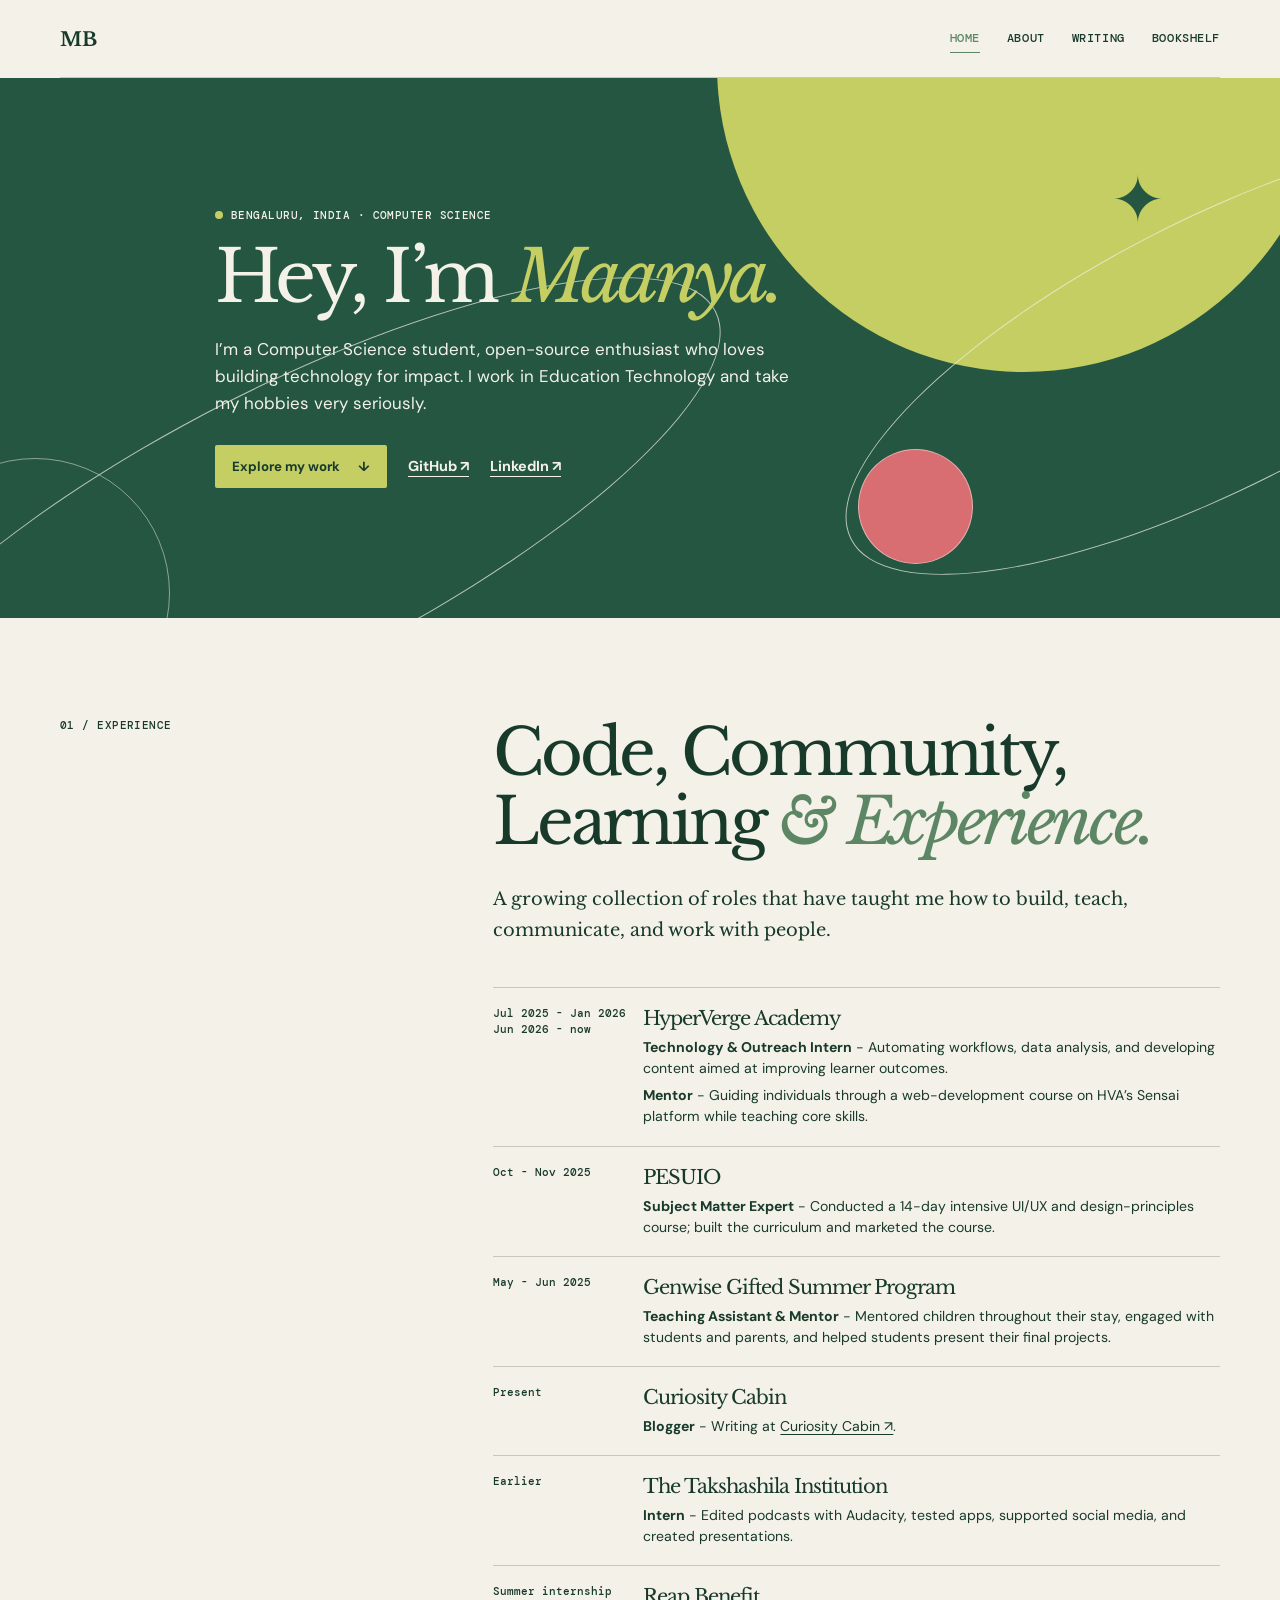
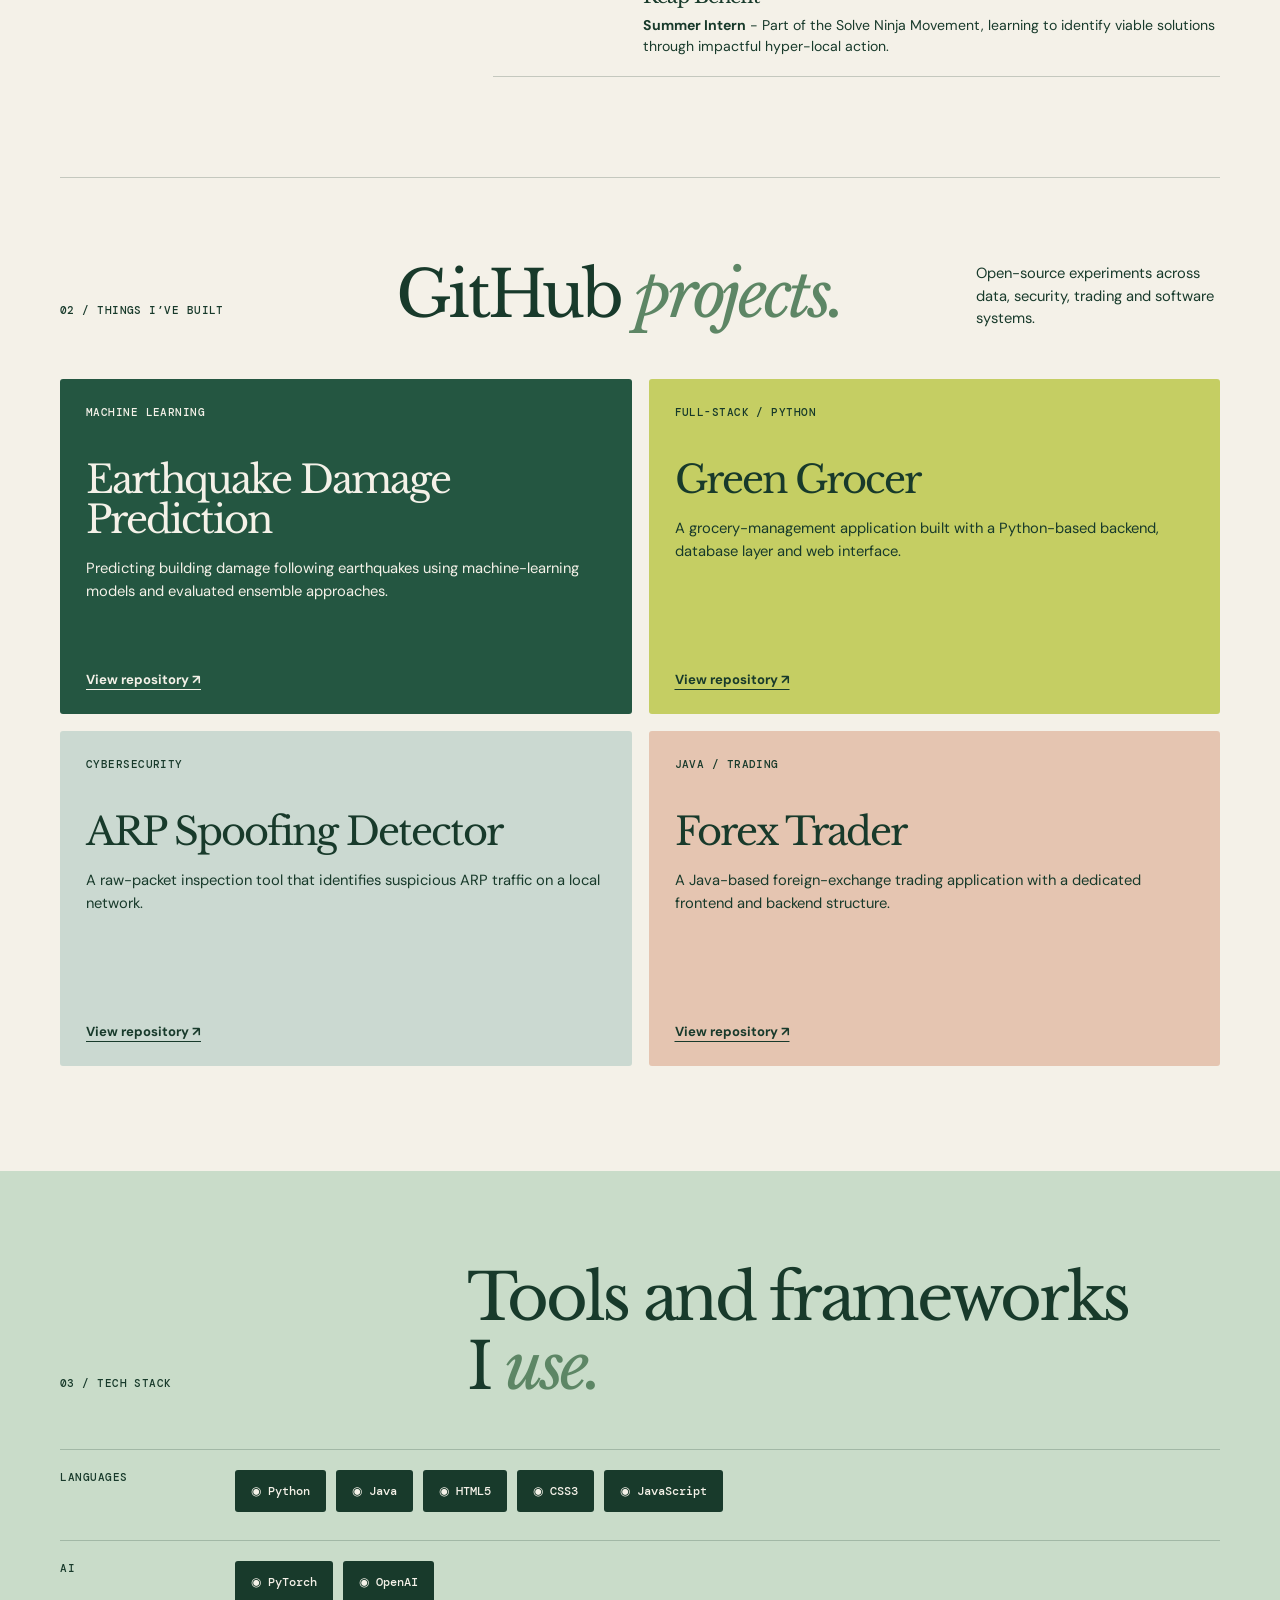
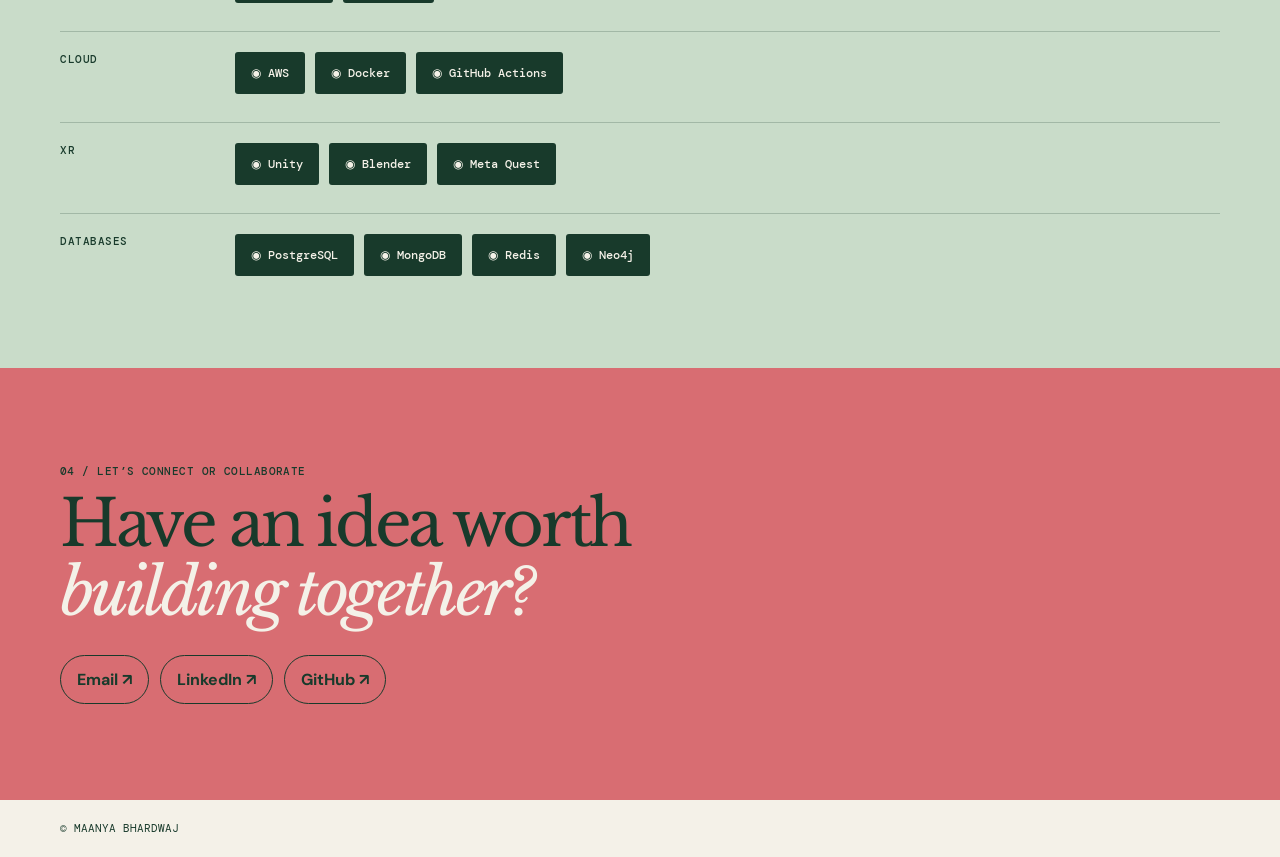
==== index.html @ c44fc54c "Initial portfolio" ====
<!doctype html><html lang="en"><head><meta charset="UTF-8"/><meta name="viewport" content="width=device-width,initial-scale=1.0"/><meta name="description" content="Maanya Bhardwaj - technologist, educator and organiser."/><title>Maanya Bhardwaj</title><link rel="preconnect" href="https://fonts.googleapis.com"/><link rel="preconnect" href="https://fonts.gstatic.com" crossorigin/><link href="https://fonts.googleapis.com/css2?family=DM+Mono:wght@400;500&family=DM+Sans:opsz,wght@9..40,400;9..40,500;9..40,600;9..40,700&family=Libre+Baskerville:ital,wght@0,400;0,700;1,400&display=swap" rel="stylesheet"/><link rel="stylesheet" href="style.css"/></head><body>
<header class="nav-shell"><a class="monogram" href="index.html">MB</a><nav><a class="active" href="index.html">Home</a><a href="about.html">About</a><a href="writing.html">Writing</a><a href="bookshelf.html">Bookshelf</a></nav></header>
<main><section class="hero hero-home"><div class="hero-art" aria-hidden="true"><span class="sun"></span><span class="orb orb-one"></span><span class="orb orb-two"></span><span class="path path-one"></span><span class="path path-two"></span><span class="leaf">✦</span></div><div class="hero-copy"><p class="kicker"><span></span>Bengaluru, India · Computer Science</p><h1>Hey, I’m <em>Maanya.</em></h1><p class="lede">I’m a Computer Science student, open-source enthusiast who loves building technology for impact. I work in Education Technology and take my hobbies very seriously.</p><div class="hero-links"><a class="button" href="#projects">Explore my work <b>↓</b></a><a class="social-link" href="https://github.com/maanya-bhardwaj" target="_blank" rel="noreferrer">GitHub ↗</a><a class="social-link" href="https://www.linkedin.com/in/maanya-bhardwaj-113784316/" target="_blank" rel="noreferrer">LinkedIn ↗</a></div></div></section>
<section class="intro content-shell"><p class="section-number">01 / Experience</p><div><h2>Code, Community,<br/>Learning <em>& Experience.</em></h2><p>A growing collection of roles that have taught me how to build, teach, communicate, and work with people.</p><div class="experience-list"><article><span>Jul 2025 - Jan 2026<br/>Jun 2026 - now</span><div><h3>HyperVerge Academy</h3><p><b>Technology & Outreach Intern</b> - Automating workflows, data analysis, and developing content aimed at improving learner outcomes.</p><p><b>Mentor</b> - Guiding individuals through a web-development course on HVA’s Sensai platform while teaching core skills.</p></div></article><article><span>Oct - Nov 2025</span><div><h3>PESUIO</h3><p><b>Subject Matter Expert</b> - Conducted a 14-day intensive UI/UX and design-principles course; built the curriculum and marketed the course.</p></div></article><article><span>May - Jun 2025</span><div><h3>Genwise Gifted Summer Program</h3><p><b>Teaching Assistant & Mentor</b> - Mentored children throughout their stay, engaged with students and parents, and helped students present their final projects.</p></div></article><article><span>Present</span><div><h3>Curiosity Cabin</h3><p><b>Blogger</b> - Writing at <a href="https://substack.com/@curiositycabin" target="_blank" rel="noreferrer">Curiosity Cabin ↗</a>.</p></div></article><article><span>Earlier</span><div><h3>The Takshashila Institution</h3><p><b>Intern</b> - Edited podcasts with Audacity, tested apps, supported social media, and created presentations.</p></div></article><article><span>Summer internship</span><div><h3>Reap Benefit</h3><p><b>Summer Intern</b> - Part of the Solve Ninja Movement, learning to identify viable solutions through impactful hyper-local action.</p></div></article></div></div></section>
<section class="projects content-shell" id="projects"><div class="section-heading"><p class="section-number">02 / Things I’ve built</p><h2>GitHub <em>projects.</em></h2><p>Open-source experiments across data, security, trading and software systems.</p></div><div class="project-grid project-grid-four"><article class="project-card project-main"><p class="project-type">Machine learning</p><h3>Earthquake Damage Prediction</h3><p>Predicting building damage following earthquakes using machine-learning models and evaluated ensemble approaches.</p><a href="https://github.com/maanya-bhardwaj/Earthquake-Damage-Prediction" target="_blank" rel="noreferrer">View repository ↗</a></article><article class="project-card project-code"><p class="project-type">Full-stack / Python</p><h3>Green Grocer</h3><p>A grocery-management application built with a Python-based backend, database layer and web interface.</p><a href="https://github.com/maanya-bhardwaj/Green-Grocer" target="_blank" rel="noreferrer">View repository ↗</a></article><article class="project-card project-lilac"><p class="project-type">Cybersecurity</p><h3>ARP Spoofing Detector</h3><p>A raw-packet inspection tool that identifies suspicious ARP traffic on a local network.</p><a href="https://github.com/maanya-bhardwaj/Simple-ARP-Spoofing-Detector-Using-Raw-Packet-Inspection" target="_blank" rel="noreferrer">View repository ↗</a></article><article class="project-card project-rose"><p class="project-type">Java / Trading</p><h3>Forex Trader</h3><p>A Java-based foreign-exchange trading application with a dedicated frontend and backend structure.</p><a href="https://github.com/maanya-bhardwaj/Forex-Trader" target="_blank" rel="noreferrer">View repository ↗</a></article></div></section>
<section class="stack"><div class="content-shell"><div class="section-heading"><p class="section-number">03 / Tech stack</p><h2>Tools and frameworks<br/>I <em>use.</em></h2></div><div class="tool-groups"><article><h3>Languages</h3><div class="tool-row"><span>◉ Python</span><span>◉ Java</span><span>◉ HTML5</span><span>◉ CSS3</span><span>◉ JavaScript</span></div></article><article><h3>AI</h3><div class="tool-row"><span>◉ PyTorch</span><span>◉ OpenAI</span></div></article><article><h3>Cloud</h3><div class="tool-row"><span>◉ AWS</span><span>◉ Docker</span><span>◉ GitHub Actions</span></div></article><article><h3>XR</h3><div class="tool-row"><span>◉ Unity</span><span>◉ Blender</span><span>◉ Meta Quest</span></div></article><article><h3>Databases</h3><div class="tool-row"><span>◉ PostgreSQL</span><span>◉ MongoDB</span><span>◉ Redis</span><span>◉ Neo4j</span></div></article></div></div></section>
<section class="contact" id="contact"><div class="content-shell"><p class="section-number">04 / Let’s connect or collaborate</p><h2>Have an idea worth<br/><em>building together?</em></h2><div class="contact-links"><a href="mailto:maanyabhardwaj5@gmail.com">Email ↗</a><a href="https://www.linkedin.com/in/maanya-bhardwaj-113784316/" target="_blank" rel="noreferrer">LinkedIn ↗</a><a href="https://github.com/maanya-bhardwaj" target="_blank" rel="noreferrer">GitHub ↗</a></div></div></section></main><footer class="content-shell"><span>© Maanya Bhardwaj</span></footer></body></html>
---- style.css ----
:root{--paper:#f4f1e8;--ink:#183a2b;--moss:#245641;--leaf:#5d8665;--mint:#c9dcc9;--lime:#c5ce63;--rose:#d86d72;--plum:#743e56;--line:rgba(24,58,43,.22)}*{box-sizing:border-box}html{scroll-behavior:smooth}body{margin:0;color:var(--ink);background:var(--paper);font-family:"DM Sans",sans-serif}a{color:inherit;text-decoration:none}.content-shell,.nav-shell{width:min(1160px,calc(100% - 48px));margin:auto}.nav-shell{height:78px;display:flex;align-items:center;justify-content:space-between;border-bottom:1px solid var(--line)}.monogram{font:700 1.2rem "Libre Baskerville",serif}.nav-shell nav{display:flex;gap:27px;font:500 .72rem "DM Mono",monospace;text-transform:uppercase;letter-spacing:.05em}.nav-shell nav a{padding:6px 0;border-bottom:1px solid transparent}.nav-shell nav a:hover,.nav-shell nav a.active{border-color:var(--leaf);color:var(--leaf)}.nav-contact{display:none}.hero{min-height:540px;position:relative;overflow:hidden;display:grid;grid-template-columns:minmax(0,1fr) minmax(350px,680px) minmax(0,1fr);align-items:center;padding:75px max(24px,calc((100vw - 1160px)/2));background:var(--moss);color:var(--paper)}.hero-art{position:absolute;inset:0;overflow:hidden}.sun{position:absolute;width:48vw;height:48vw;right:-4vw;top:-25vw;border-radius:50%;background:var(--lime)}.orb{position:absolute;border-radius:50%;border:1px solid rgba(244,241,232,.5)}.orb-one{width:270px;height:270px;left:-100px;bottom:-110px}.orb-two{width:115px;height:115px;right:24%;bottom:10%;background:var(--rose)}.path{position:absolute;border:1px solid rgba(244,241,232,.72);border-radius:50%;transform:rotate(-27deg)}.path-one{width:75vw;height:22vw;left:-15vw;bottom:-4vw}.path-two{width:64vw;height:21vw;right:-27vw;top:11vw}.leaf{position:absolute;right:9%;top:15%;font-size:4rem;color:var(--moss)}.hero-copy{grid-column:2;position:relative;z-index:1;transform:translateX(-85px)}.kicker,.section-number,.project-type,small{font:500 .7rem "DM Mono",monospace;letter-spacing:.04em;text-transform:uppercase}.kicker span{display:inline-block;width:8px;height:8px;border-radius:50%;background:var(--lime);margin-right:8px}h1,h2,h3,p{margin-top:0}h1,h2,h3{letter-spacing:-.052em}h1{font:400 clamp(2.9rem,5.6vw,5.1rem)/1.04 "Libre Baskerville",serif;margin:18px 0 21px}h1 em,h2 em{font-style:italic;color:var(--lime)}.lede,.page-lede{font-size:1.06rem;line-height:1.6;max-width:585px}.hero-links{display:flex;flex-wrap:wrap;align-items:center;gap:21px;margin-top:28px;font-size:.9rem}.button{display:inline-block;background:var(--lime);padding:13px 17px;border-radius:2px;font-size:.83rem;font-weight:700;color:var(--ink)}.button b{margin-left:15px}.social-link{color:var(--paper);font-weight:700;text-decoration:underline;text-underline-offset:5px}.intro{display:grid;grid-template-columns:1fr 2fr;gap:70px;padding:100px 0}.intro h2,.section-heading h2,.contact h2{font:400 clamp(2.4rem,5vw,4.4rem)/1.08 "Libre Baskerville",serif;margin:0 0 28px}.intro h2 em,.section-heading h2 em,.contact h2 em{color:var(--leaf)}.intro>div{max-width:760px}.intro>div>p,.prose p{font:1.12rem/1.7 "Libre Baskerville",serif}.experience-list{margin-top:42px;border-top:1px solid var(--line)}.experience-list article{display:grid;grid-template-columns:150px 1fr;padding:18px 0;border-bottom:1px solid var(--line)}.experience-list span{font:500 .67rem/1.45 "DM Mono",monospace}.experience-list h3{font:400 1.22rem "Libre Baskerville",serif;margin:0 0 7px}.experience-list p{margin:6px 0 0;font-size:.88rem;line-height:1.5}.experience-list a{text-decoration:underline;text-underline-offset:3px}.projects{padding:82px 0 105px;border-top:1px solid var(--line)}.section-heading{display:grid;grid-template-columns:1fr 1.8fr .8fr;gap:30px;align-items:end}.section-heading h2{margin:0}.section-heading>p:last-child{font-size:.92rem;line-height:1.5;margin:0}.project-grid{display:grid;grid-template-columns:repeat(2,1fr);gap:17px;margin-top:50px}.project-card{min-height:335px;padding:26px;display:flex;flex-direction:column;border-radius:3px}.project-card h3{font:400 clamp(1.8rem,3vw,3rem)/1.05 "Libre Baskerville",serif;margin:30px 0 17px}.project-card>p:not(.project-type){font-size:.92rem;line-height:1.55}.project-card a{margin-top:auto;font-size:.82rem;font-weight:700;text-decoration:underline;text-underline-offset:5px}.project-main{color:var(--paper);background:var(--moss)}.project-code{background:var(--lime)}.project-lilac{background:#cbd9d1}.project-rose{background:#e5c5b1}.stack{background:var(--mint);padding:92px 0}.stack .section-heading{grid-template-columns:1fr 2fr}.tool-groups{display:grid;gap:28px;margin-top:48px}.tool-groups article{display:grid;grid-template-columns:150px 1fr;gap:25px;align-items:start;padding-top:20px;border-top:1px solid var(--line)}.tool-groups h3{font:500 .7rem "DM Mono",monospace;letter-spacing:.05em;text-transform:uppercase;margin:0}.tool-row{display:flex;flex-wrap:wrap;gap:10px}.tool-row span{padding:13px 16px;background:var(--ink);color:var(--paper);border-radius:3px;font:500 .76rem "DM Mono",monospace}.contact{padding:96px 0;background:var(--rose)}.contact h2{max-width:825px}.contact h2 em{color:var(--paper)}.contact-links{display:flex;flex-wrap:wrap;gap:11px}.contact-links a{padding:13px 16px;border:1px solid var(--ink);border-radius:30px;font-weight:700}.contact-links a:hover{background:var(--paper)}.page-main{padding:92px 0 105px}.about-hero{display:grid;grid-template-columns:1.6fr .6fr;gap:55px;align-items:center;margin:26px 0 78px}.about-hero h1,.writing-page-head h1,.shelf-head h1{font-size:clamp(3rem,6vw,5.7rem)}.about-orb{width:210px;aspect-ratio:1;display:grid;place-items:center;justify-self:end;border-radius:50%;background:var(--lime);font:400 3.6rem "Libre Baskerville",serif;transform:rotate(7deg)}.about-orb span{position:absolute;margin-top:120px;font:400 .62rem "DM Mono",monospace;text-transform:uppercase;transform:rotate(-7deg)}.prose{max-width:760px;margin-left:auto}.prose p+p{margin-top:24px}.interest-section{padding:84px 0 0;margin-top:90px;border-top:1px solid var(--line)}.interest-cloud{display:flex;flex-wrap:wrap;gap:10px;margin-top:30px}.interest-cloud span{padding:14px 17px;border-radius:99px;background:var(--mint);font-weight:600}.interest-cloud span:nth-child(3n){background:var(--lime)}.interest-cloud span:nth-child(3n+2){background:#e5c5b1}.writing-page-head,.shelf-head{max-width:760px}.writing-page-head h1,.shelf-head h1{margin-top:22px}.writing-page-head h1 em,.shelf-head h1 em{color:var(--leaf)}.writing-page-head .button{margin-top:15px}.full-list{margin-top:80px}.writing-list>a{display:grid;grid-template-columns:40px 1fr 25px;gap:15px;padding:22px 0;border-top:1px solid var(--line)}.writing-list>a:last-child{border-bottom:1px solid var(--line)}.writing-list span{font:400 .68rem "DM Mono",monospace}.writing-list h3{margin:8px 0;font:400 clamp(1.15rem,2.3vw,1.7rem)/1.2 "Libre Baskerville",serif}.writing-list p{font-size:.87rem;margin:0}.writing-list b{font-size:1.3rem;font-weight:400}.book-grid{display:grid;grid-template-columns:repeat(3,1fr);gap:42px;margin-top:65px;max-width:1000px}.book-card{height:365px;padding:0;border:0;background:none;perspective:1000px;cursor:pointer;text-align:left;position:relative}.book-face{position:absolute;inset:0;display:flex;flex-direction:column;padding:28px;backface-visibility:hidden;transition:transform .65s ease;box-shadow:10px 10px 0 rgba(24,58,43,.12)}.book-cover{color:var(--paper)}.book-cover strong{margin:auto 0;font:400 clamp(1.8rem,3vw,2.6rem)/1 "Libre Baskerville",serif;letter-spacing:-.055em}.book-cover i,.book-review i{font:400 .65rem "DM Mono",monospace;text-transform:uppercase}.moss .book-cover{background:var(--moss)}.berry .book-cover{background:var(--plum)}.sand .book-cover{background:#bc9d66}.book-review{background:var(--paper);border:1px solid var(--ink);transform:rotateY(180deg)}.book-review strong{font:400 1.85rem/1.1 "Libre Baskerville",serif;margin:45px 0 15px}.book-review p{font-size:.88rem;line-height:1.55}.book-review i{margin-top:auto}.book-card.is-flipped .book-cover{transform:rotateY(180deg)}.book-card.is-flipped .book-review{transform:rotateY(360deg)}footer{display:flex;justify-content:space-between;padding:22px 0;font:400 .66rem "DM Mono",monospace;text-transform:uppercase}footer span+span{display:none}@media(max-width:800px){.content-shell,.nav-shell{width:min(100% - 32px,1160px)}.nav-shell{height:auto;min-height:72px}.nav-shell nav{gap:12px;font-size:.58rem}.hero{min-height:500px;display:block;padding:105px 16px 65px}.hero-copy{max-width:680px;margin:auto;transform:none}.sun{width:100vw;height:100vw;right:-32vw;top:-17vw}.orb-two{right:-25px;bottom:45px}.intro,.about-hero{grid-template-columns:1fr;gap:28px;padding:70px 0}.experience-list article,.tool-groups article{grid-template-columns:1fr;gap:12px}.section-heading{display:block}.section-heading h2{margin:22px 0}.project-grid,.book-grid{grid-template-columns:1fr;gap:16px;margin-top:35px}.project-card{min-height:330px}.projects,.page-main{padding:70px 0}.stack{padding:70px 0}.about-hero{margin:22px 0 55px}.about-orb{justify-self:start}.prose{margin-left:0}.interest-section{margin-top:70px}.book-grid{max-width:285px}.full-list{margin-top:55px}footer{gap:12px;flex-wrap:wrap}}
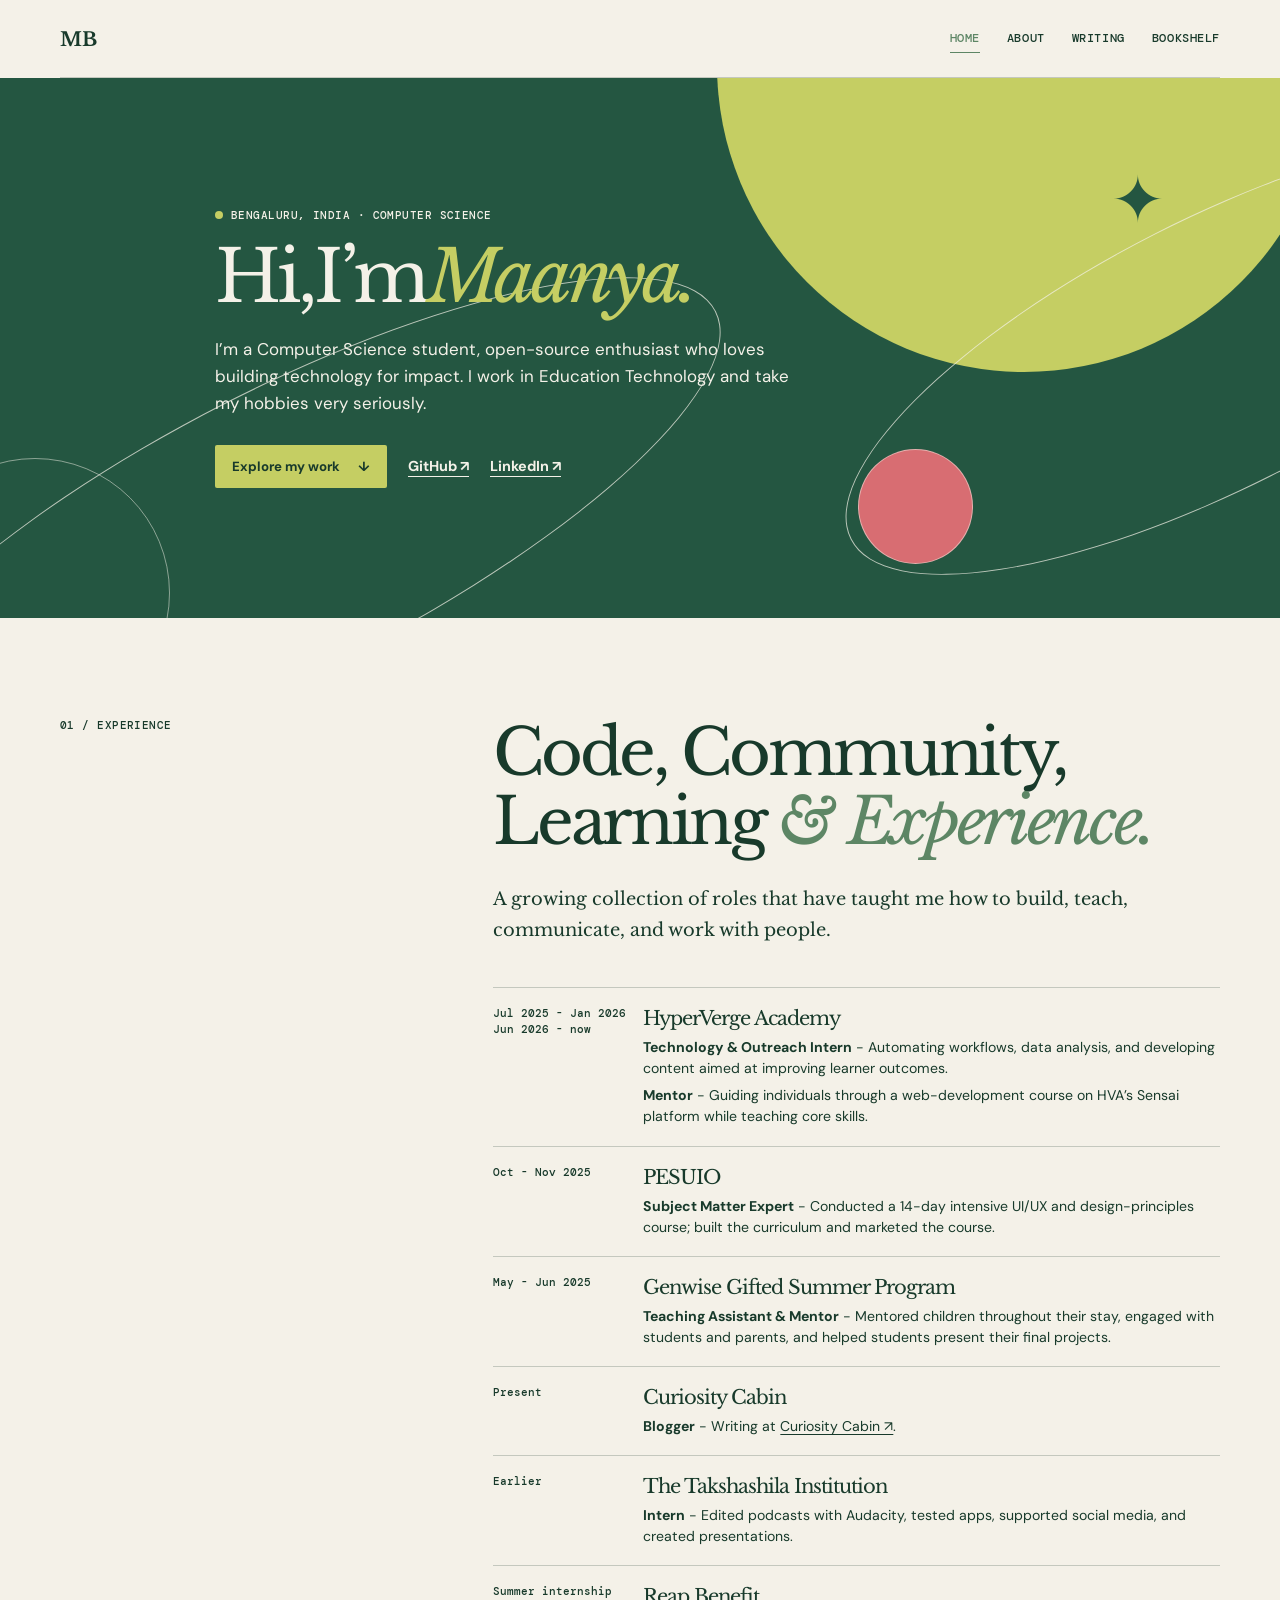
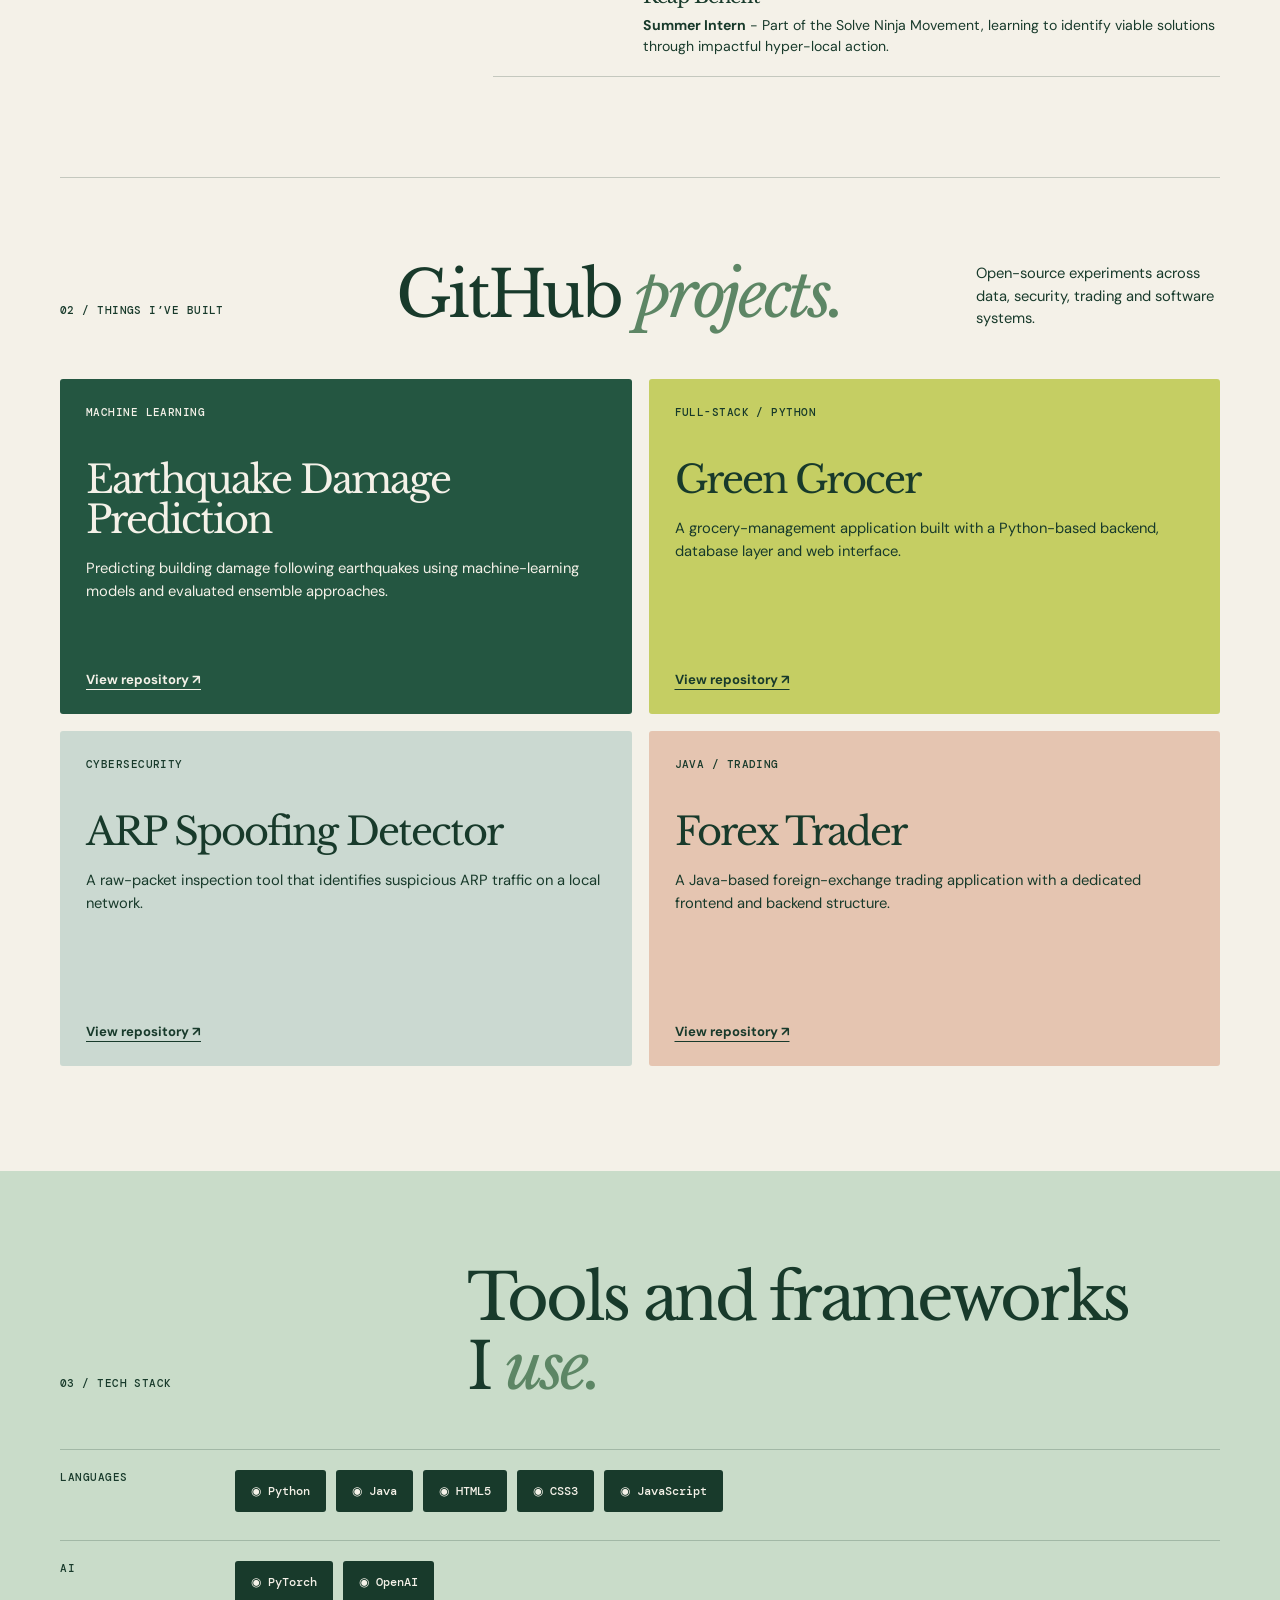
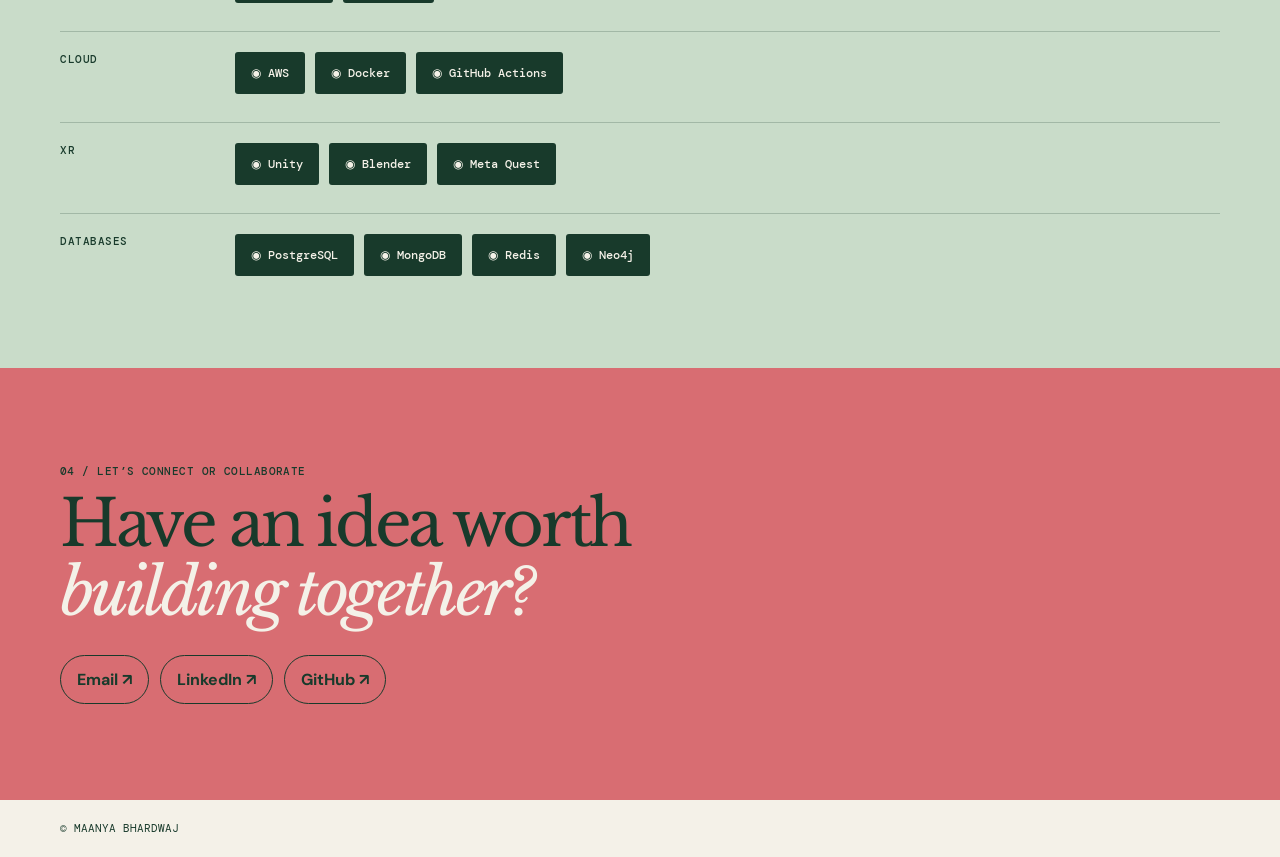
==== commit 505c2188: "Modify greeting in hero section of index.html Updated the hero section to change greeting from 'Hey," ====
--- a/index.html
+++ b/index.html
@@ -1,6 +1,6 @@
 <!doctype html><html lang="en"><head><meta charset="UTF-8"/><meta name="viewport" content="width=device-width,initial-scale=1.0"/><meta name="description" content="Maanya Bhardwaj - technologist, educator and organiser."/><title>Maanya Bhardwaj</title><link rel="preconnect" href="https://fonts.googleapis.com"/><link rel="preconnect" href="https://fonts.gstatic.com" crossorigin/><link href="https://fonts.googleapis.com/css2?family=DM+Mono:wght@400;500&family=DM+Sans:opsz,wght@9..40,400;9..40,500;9..40,600;9..40,700&family=Libre+Baskerville:ital,wght@0,400;0,700;1,400&display=swap" rel="stylesheet"/><link rel="stylesheet" href="style.css"/></head><body>
 <header class="nav-shell"><a class="monogram" href="index.html">MB</a><nav><a class="active" href="index.html">Home</a><a href="about.html">About</a><a href="writing.html">Writing</a><a href="bookshelf.html">Bookshelf</a></nav></header>
-<main><section class="hero hero-home"><div class="hero-art" aria-hidden="true"><span class="sun"></span><span class="orb orb-one"></span><span class="orb orb-two"></span><span class="path path-one"></span><span class="path path-two"></span><span class="leaf">✦</span></div><div class="hero-copy"><p class="kicker"><span></span>Bengaluru, India · Computer Science</p><h1>Hey, I’m <em>Maanya.</em></h1><p class="lede">I’m a Computer Science student, open-source enthusiast who loves building technology for impact. I work in Education Technology and take my hobbies very seriously.</p><div class="hero-links"><a class="button" href="#projects">Explore my work <b>↓</b></a><a class="social-link" href="https://github.com/maanya-bhardwaj" target="_blank" rel="noreferrer">GitHub ↗</a><a class="social-link" href="https://www.linkedin.com/in/maanya-bhardwaj-113784316/" target="_blank" rel="noreferrer">LinkedIn ↗</a></div></div></section>
+<main><section class="hero hero-home"><div class="hero-art" aria-hidden="true"><span class="sun"></span><span class="orb orb-one"></span><span class="orb orb-two"></span><span class="path path-one"></span><span class="path path-two"></span><span class="leaf">✦</span></div><div class="hero-copy"><p class="kicker"><span></span>Bengaluru, India · Computer Science</p><h1>Hi,I’m<em>Maanya.</em></h1><p class="lede">I’m a Computer Science student, open-source enthusiast who loves building technology for impact. I work in Education Technology and take my hobbies very seriously.</p><div class="hero-links"><a class="button" href="#projects">Explore my work <b>↓</b></a><a class="social-link" href="https://github.com/maanya-bhardwaj" target="_blank" rel="noreferrer">GitHub ↗</a><a class="social-link" href="https://www.linkedin.com/in/maanya-bhardwaj-113784316/" target="_blank" rel="noreferrer">LinkedIn ↗</a></div></div></section>
 <section class="intro content-shell"><p class="section-number">01 / Experience</p><div><h2>Code, Community,<br/>Learning <em>& Experience.</em></h2><p>A growing collection of roles that have taught me how to build, teach, communicate, and work with people.</p><div class="experience-list"><article><span>Jul 2025 - Jan 2026<br/>Jun 2026 - now</span><div><h3>HyperVerge Academy</h3><p><b>Technology & Outreach Intern</b> - Automating workflows, data analysis, and developing content aimed at improving learner outcomes.</p><p><b>Mentor</b> - Guiding individuals through a web-development course on HVA’s Sensai platform while teaching core skills.</p></div></article><article><span>Oct - Nov 2025</span><div><h3>PESUIO</h3><p><b>Subject Matter Expert</b> - Conducted a 14-day intensive UI/UX and design-principles course; built the curriculum and marketed the course.</p></div></article><article><span>May - Jun 2025</span><div><h3>Genwise Gifted Summer Program</h3><p><b>Teaching Assistant & Mentor</b> - Mentored children throughout their stay, engaged with students and parents, and helped students present their final projects.</p></div></article><article><span>Present</span><div><h3>Curiosity Cabin</h3><p><b>Blogger</b> - Writing at <a href="https://substack.com/@curiositycabin" target="_blank" rel="noreferrer">Curiosity Cabin ↗</a>.</p></div></article><article><span>Earlier</span><div><h3>The Takshashila Institution</h3><p><b>Intern</b> - Edited podcasts with Audacity, tested apps, supported social media, and created presentations.</p></div></article><article><span>Summer internship</span><div><h3>Reap Benefit</h3><p><b>Summer Intern</b> - Part of the Solve Ninja Movement, learning to identify viable solutions through impactful hyper-local action.</p></div></article></div></div></section>
 <section class="projects content-shell" id="projects"><div class="section-heading"><p class="section-number">02 / Things I’ve built</p><h2>GitHub <em>projects.</em></h2><p>Open-source experiments across data, security, trading and software systems.</p></div><div class="project-grid project-grid-four"><article class="project-card project-main"><p class="project-type">Machine learning</p><h3>Earthquake Damage Prediction</h3><p>Predicting building damage following earthquakes using machine-learning models and evaluated ensemble approaches.</p><a href="https://github.com/maanya-bhardwaj/Earthquake-Damage-Prediction" target="_blank" rel="noreferrer">View repository ↗</a></article><article class="project-card project-code"><p class="project-type">Full-stack / Python</p><h3>Green Grocer</h3><p>A grocery-management application built with a Python-based backend, database layer and web interface.</p><a href="https://github.com/maanya-bhardwaj/Green-Grocer" target="_blank" rel="noreferrer">View repository ↗</a></article><article class="project-card project-lilac"><p class="project-type">Cybersecurity</p><h3>ARP Spoofing Detector</h3><p>A raw-packet inspection tool that identifies suspicious ARP traffic on a local network.</p><a href="https://github.com/maanya-bhardwaj/Simple-ARP-Spoofing-Detector-Using-Raw-Packet-Inspection" target="_blank" rel="noreferrer">View repository ↗</a></article><article class="project-card project-rose"><p class="project-type">Java / Trading</p><h3>Forex Trader</h3><p>A Java-based foreign-exchange trading application with a dedicated frontend and backend structure.</p><a href="https://github.com/maanya-bhardwaj/Forex-Trader" target="_blank" rel="noreferrer">View repository ↗</a></article></div></section>
 <section class="stack"><div class="content-shell"><div class="section-heading"><p class="section-number">03 / Tech stack</p><h2>Tools and frameworks<br/>I <em>use.</em></h2></div><div class="tool-groups"><article><h3>Languages</h3><div class="tool-row"><span>◉ Python</span><span>◉ Java</span><span>◉ HTML5</span><span>◉ CSS3</span><span>◉ JavaScript</span></div></article><article><h3>AI</h3><div class="tool-row"><span>◉ PyTorch</span><span>◉ OpenAI</span></div></article><article><h3>Cloud</h3><div class="tool-row"><span>◉ AWS</span><span>◉ Docker</span><span>◉ GitHub Actions</span></div></article><article><h3>XR</h3><div class="tool-row"><span>◉ Unity</span><span>◉ Blender</span><span>◉ Meta Quest</span></div></article><article><h3>Databases</h3><div class="tool-row"><span>◉ PostgreSQL</span><span>◉ MongoDB</span><span>◉ Redis</span><span>◉ Neo4j</span></div></article></div></div></section>
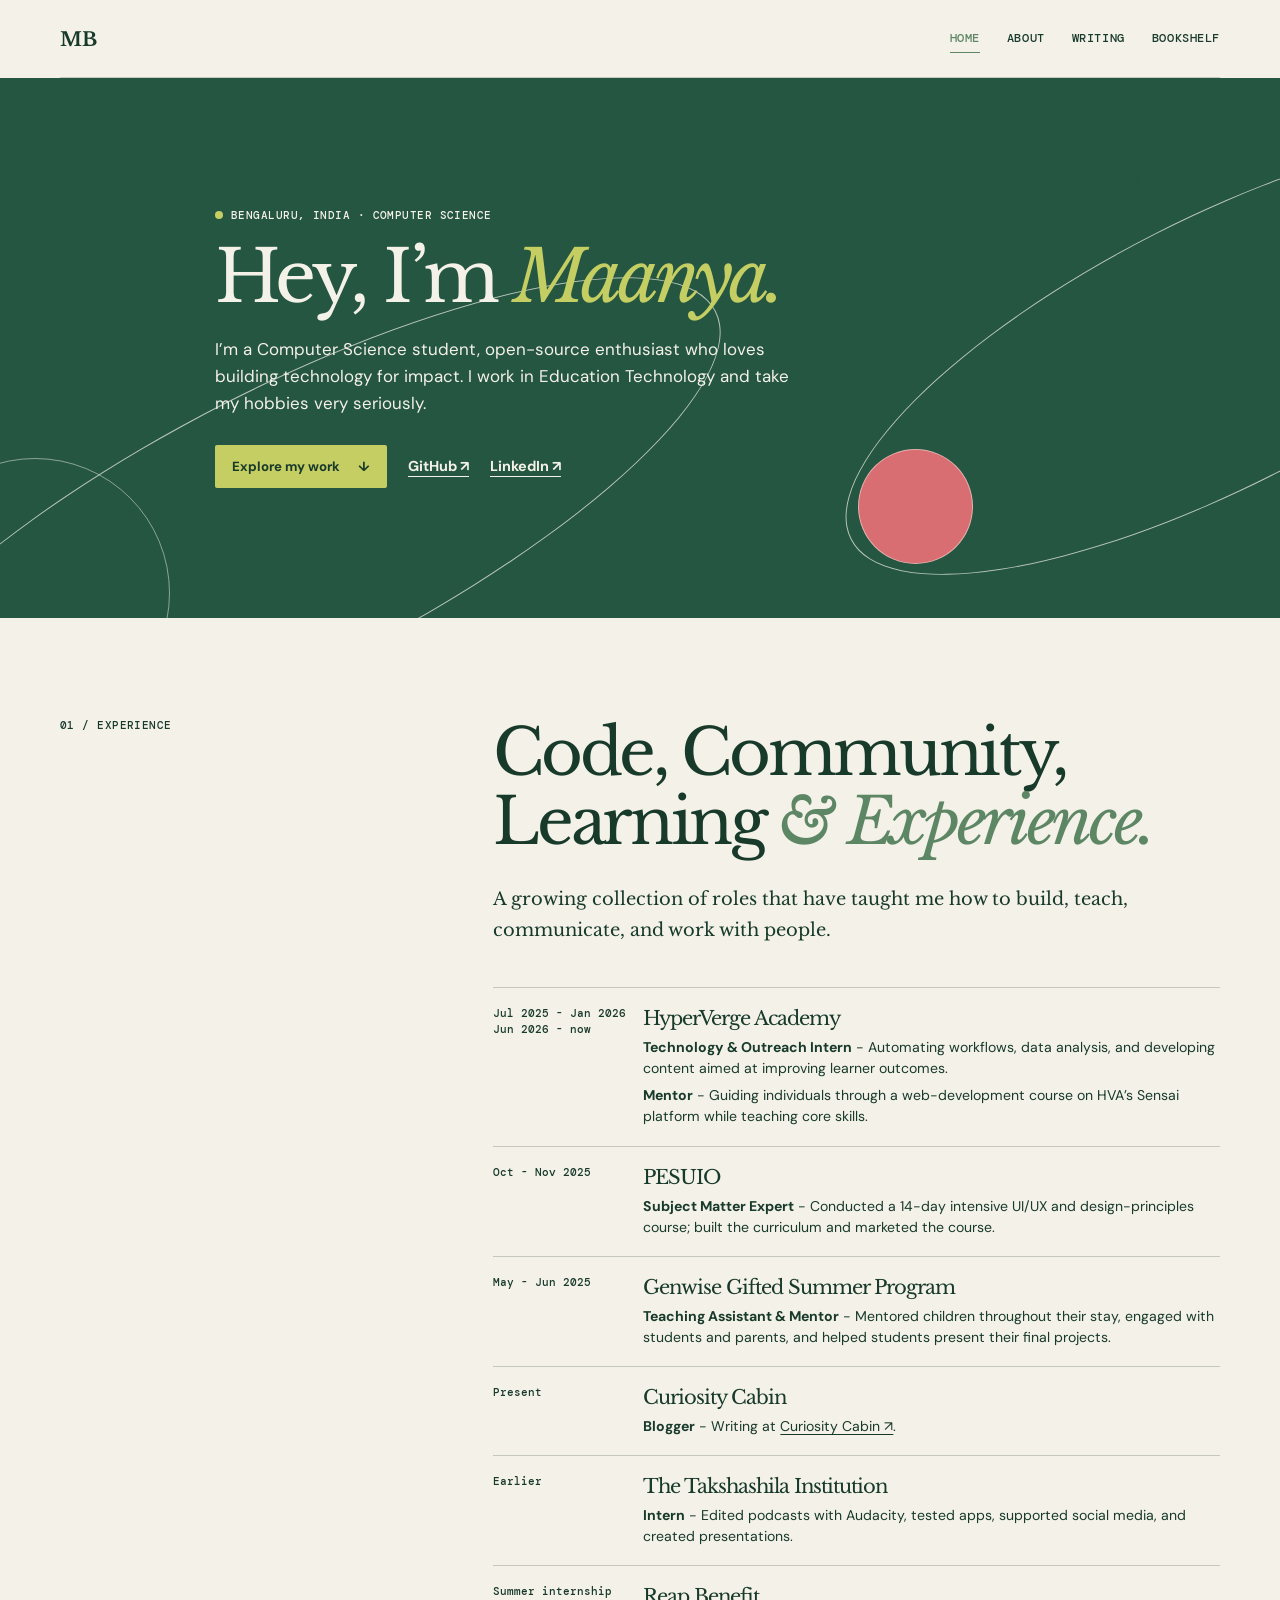
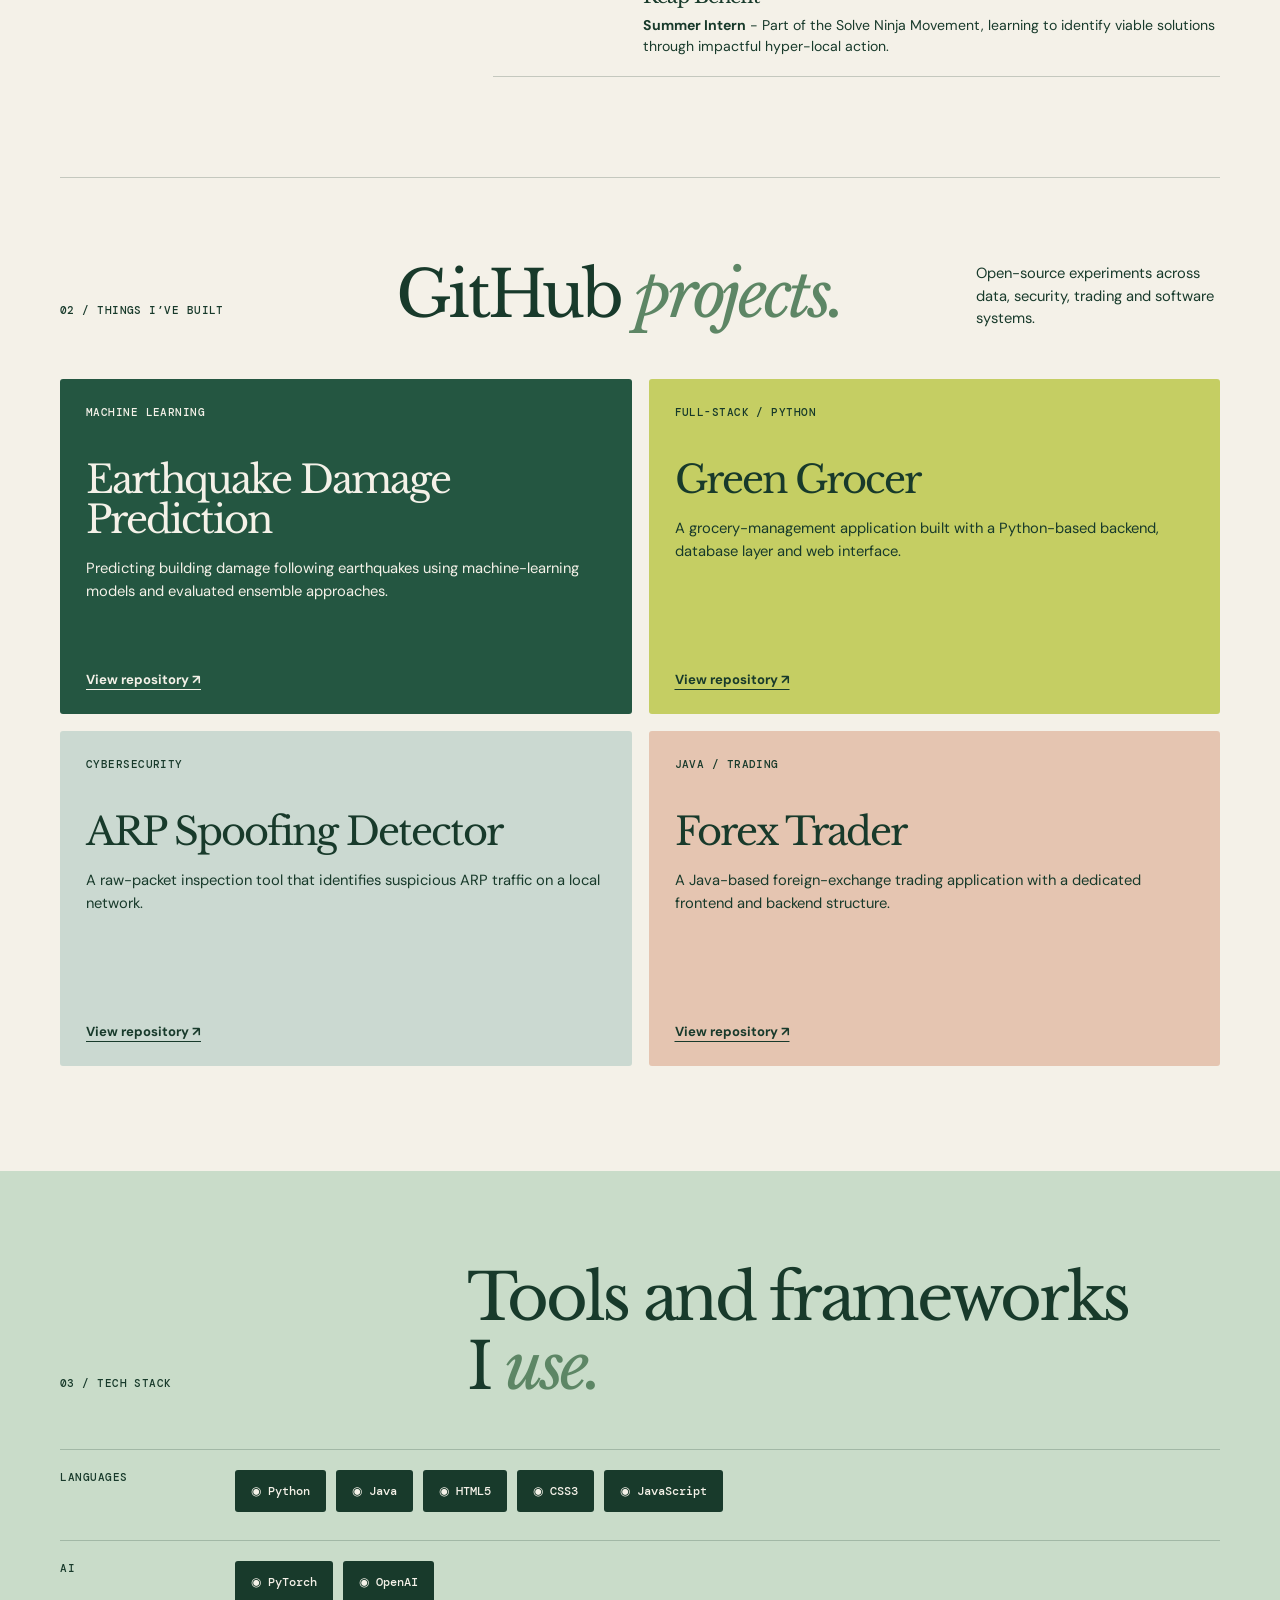
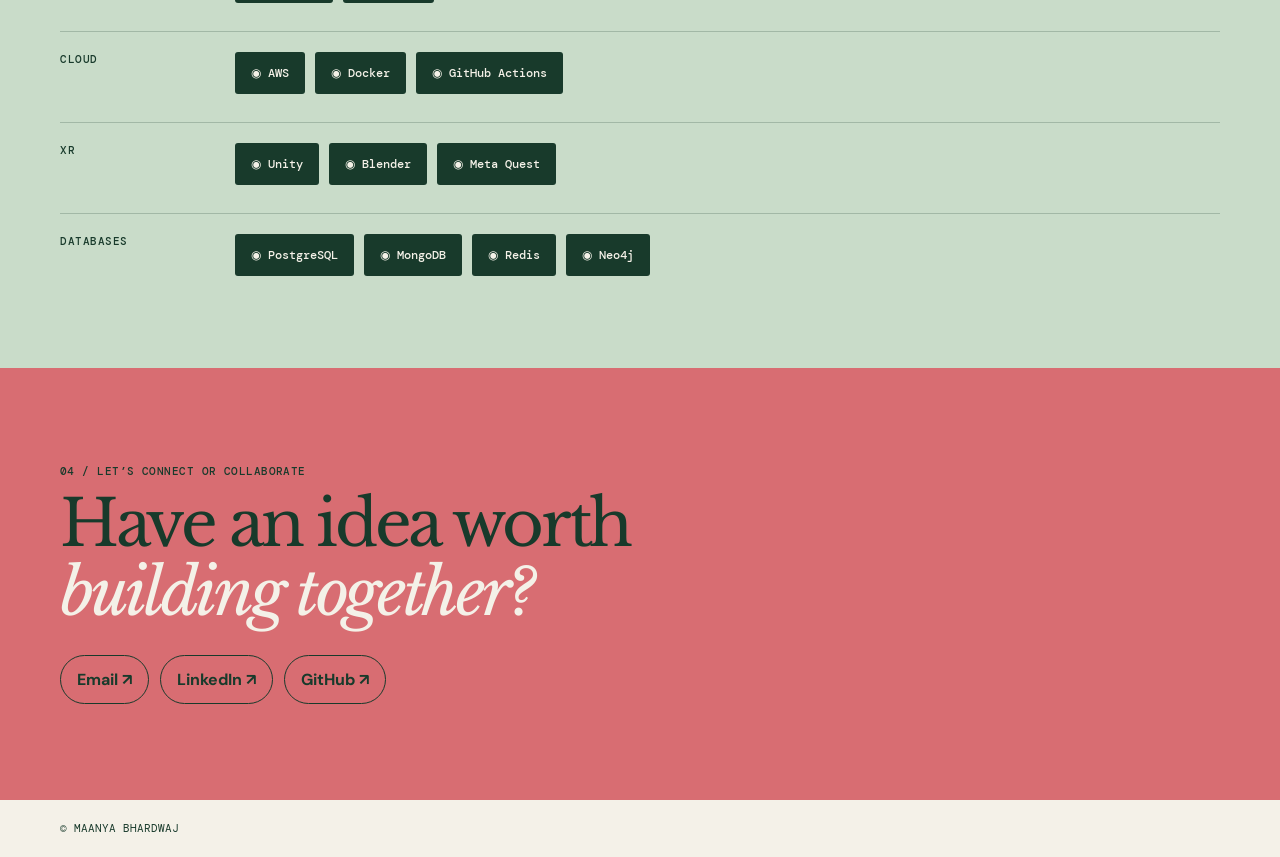
==== commit 837eb5ad: "Update home hero art and refresh about section bio" ====
--- a/index.html
+++ b/index.html
@@ -1,6 +1,6 @@
 <!doctype html><html lang="en"><head><meta charset="UTF-8"/><meta name="viewport" content="width=device-width,initial-scale=1.0"/><meta name="description" content="Maanya Bhardwaj - technologist, educator and organiser."/><title>Maanya Bhardwaj</title><link rel="preconnect" href="https://fonts.googleapis.com"/><link rel="preconnect" href="https://fonts.gstatic.com" crossorigin/><link href="https://fonts.googleapis.com/css2?family=DM+Mono:wght@400;500&family=DM+Sans:opsz,wght@9..40,400;9..40,500;9..40,600;9..40,700&family=Libre+Baskerville:ital,wght@0,400;0,700;1,400&display=swap" rel="stylesheet"/><link rel="stylesheet" href="style.css"/></head><body>
 <header class="nav-shell"><a class="monogram" href="index.html">MB</a><nav><a class="active" href="index.html">Home</a><a href="about.html">About</a><a href="writing.html">Writing</a><a href="bookshelf.html">Bookshelf</a></nav></header>
-<main><section class="hero hero-home"><div class="hero-art" aria-hidden="true"><span class="sun"></span><span class="orb orb-one"></span><span class="orb orb-two"></span><span class="path path-one"></span><span class="path path-two"></span><span class="leaf">✦</span></div><div class="hero-copy"><p class="kicker"><span></span>Bengaluru, India · Computer Science</p><h1>Hi,I’m<em>Maanya.</em></h1><p class="lede">I’m a Computer Science student, open-source enthusiast who loves building technology for impact. I work in Education Technology and take my hobbies very seriously.</p><div class="hero-links"><a class="button" href="#projects">Explore my work <b>↓</b></a><a class="social-link" href="https://github.com/maanya-bhardwaj" target="_blank" rel="noreferrer">GitHub ↗</a><a class="social-link" href="https://www.linkedin.com/in/maanya-bhardwaj-113784316/" target="_blank" rel="noreferrer">LinkedIn ↗</a></div></div></section>
+<main><section class="hero hero-home"><div class="hero-art" aria-hidden="true"><span class="orb orb-one"></span><span class="orb orb-two"></span><span class="path path-one"></span><span class="path path-two"></span><span class="leaf">✦</span></div><div class="hero-copy"><p class="kicker"><span></span>Bengaluru, India · Computer Science</p><h1>Hey, I’m <em>Maanya.</em></h1><p class="lede">I’m a Computer Science student, open-source enthusiast who loves building technology for impact. I work in Education Technology and take my hobbies very seriously.</p><div class="hero-links"><a class="button" href="#projects">Explore my work <b>↓</b></a><a class="social-link" href="https://github.com/maanya-bhardwaj" target="_blank" rel="noreferrer">GitHub ↗</a><a class="social-link" href="https://www.linkedin.com/in/maanya-bhardwaj-113784316/" target="_blank" rel="noreferrer">LinkedIn ↗</a></div></div></section>
 <section class="intro content-shell"><p class="section-number">01 / Experience</p><div><h2>Code, Community,<br/>Learning <em>& Experience.</em></h2><p>A growing collection of roles that have taught me how to build, teach, communicate, and work with people.</p><div class="experience-list"><article><span>Jul 2025 - Jan 2026<br/>Jun 2026 - now</span><div><h3>HyperVerge Academy</h3><p><b>Technology & Outreach Intern</b> - Automating workflows, data analysis, and developing content aimed at improving learner outcomes.</p><p><b>Mentor</b> - Guiding individuals through a web-development course on HVA’s Sensai platform while teaching core skills.</p></div></article><article><span>Oct - Nov 2025</span><div><h3>PESUIO</h3><p><b>Subject Matter Expert</b> - Conducted a 14-day intensive UI/UX and design-principles course; built the curriculum and marketed the course.</p></div></article><article><span>May - Jun 2025</span><div><h3>Genwise Gifted Summer Program</h3><p><b>Teaching Assistant & Mentor</b> - Mentored children throughout their stay, engaged with students and parents, and helped students present their final projects.</p></div></article><article><span>Present</span><div><h3>Curiosity Cabin</h3><p><b>Blogger</b> - Writing at <a href="https://substack.com/@curiositycabin" target="_blank" rel="noreferrer">Curiosity Cabin ↗</a>.</p></div></article><article><span>Earlier</span><div><h3>The Takshashila Institution</h3><p><b>Intern</b> - Edited podcasts with Audacity, tested apps, supported social media, and created presentations.</p></div></article><article><span>Summer internship</span><div><h3>Reap Benefit</h3><p><b>Summer Intern</b> - Part of the Solve Ninja Movement, learning to identify viable solutions through impactful hyper-local action.</p></div></article></div></div></section>
 <section class="projects content-shell" id="projects"><div class="section-heading"><p class="section-number">02 / Things I’ve built</p><h2>GitHub <em>projects.</em></h2><p>Open-source experiments across data, security, trading and software systems.</p></div><div class="project-grid project-grid-four"><article class="project-card project-main"><p class="project-type">Machine learning</p><h3>Earthquake Damage Prediction</h3><p>Predicting building damage following earthquakes using machine-learning models and evaluated ensemble approaches.</p><a href="https://github.com/maanya-bhardwaj/Earthquake-Damage-Prediction" target="_blank" rel="noreferrer">View repository ↗</a></article><article class="project-card project-code"><p class="project-type">Full-stack / Python</p><h3>Green Grocer</h3><p>A grocery-management application built with a Python-based backend, database layer and web interface.</p><a href="https://github.com/maanya-bhardwaj/Green-Grocer" target="_blank" rel="noreferrer">View repository ↗</a></article><article class="project-card project-lilac"><p class="project-type">Cybersecurity</p><h3>ARP Spoofing Detector</h3><p>A raw-packet inspection tool that identifies suspicious ARP traffic on a local network.</p><a href="https://github.com/maanya-bhardwaj/Simple-ARP-Spoofing-Detector-Using-Raw-Packet-Inspection" target="_blank" rel="noreferrer">View repository ↗</a></article><article class="project-card project-rose"><p class="project-type">Java / Trading</p><h3>Forex Trader</h3><p>A Java-based foreign-exchange trading application with a dedicated frontend and backend structure.</p><a href="https://github.com/maanya-bhardwaj/Forex-Trader" target="_blank" rel="noreferrer">View repository ↗</a></article></div></section>
 <section class="stack"><div class="content-shell"><div class="section-heading"><p class="section-number">03 / Tech stack</p><h2>Tools and frameworks<br/>I <em>use.</em></h2></div><div class="tool-groups"><article><h3>Languages</h3><div class="tool-row"><span>◉ Python</span><span>◉ Java</span><span>◉ HTML5</span><span>◉ CSS3</span><span>◉ JavaScript</span></div></article><article><h3>AI</h3><div class="tool-row"><span>◉ PyTorch</span><span>◉ OpenAI</span></div></article><article><h3>Cloud</h3><div class="tool-row"><span>◉ AWS</span><span>◉ Docker</span><span>◉ GitHub Actions</span></div></article><article><h3>XR</h3><div class="tool-row"><span>◉ Unity</span><span>◉ Blender</span><span>◉ Meta Quest</span></div></article><article><h3>Databases</h3><div class="tool-row"><span>◉ PostgreSQL</span><span>◉ MongoDB</span><span>◉ Redis</span><span>◉ Neo4j</span></div></article></div></div></section>
--- a/style.css
+++ b/style.css
@@ -1 +1 @@
-:root{--paper:#f4f1e8;--ink:#183a2b;--moss:#245641;--leaf:#5d8665;--mint:#c9dcc9;--lime:#c5ce63;--rose:#d86d72;--plum:#743e56;--line:rgba(24,58,43,.22)}*{box-sizing:border-box}html{scroll-behavior:smooth}body{margin:0;color:var(--ink);background:var(--paper);font-family:"DM Sans",sans-serif}a{color:inherit;text-decoration:none}.content-shell,.nav-shell{width:min(1160px,calc(100% - 48px));margin:auto}.nav-shell{height:78px;display:flex;align-items:center;justify-content:space-between;border-bottom:1px solid var(--line)}.monogram{font:700 1.2rem "Libre Baskerville",serif}.nav-shell nav{display:flex;gap:27px;font:500 .72rem "DM Mono",monospace;text-transform:uppercase;letter-spacing:.05em}.nav-shell nav a{padding:6px 0;border-bottom:1px solid transparent}.nav-shell nav a:hover,.nav-shell nav a.active{border-color:var(--leaf);color:var(--leaf)}.nav-contact{display:none}.hero{min-height:540px;position:relative;overflow:hidden;display:grid;grid-template-columns:minmax(0,1fr) minmax(350px,680px) minmax(0,1fr);align-items:center;padding:75px max(24px,calc((100vw - 1160px)/2));background:var(--moss);color:var(--paper)}.hero-art{position:absolute;inset:0;overflow:hidden}.sun{position:absolute;width:48vw;height:48vw;right:-4vw;top:-25vw;border-radius:50%;background:var(--lime)}.orb{position:absolute;border-radius:50%;border:1px solid rgba(244,241,232,.5)}.orb-one{width:270px;height:270px;left:-100px;bottom:-110px}.orb-two{width:115px;height:115px;right:24%;bottom:10%;background:var(--rose)}.path{position:absolute;border:1px solid rgba(244,241,232,.72);border-radius:50%;transform:rotate(-27deg)}.path-one{width:75vw;height:22vw;left:-15vw;bottom:-4vw}.path-two{width:64vw;height:21vw;right:-27vw;top:11vw}.leaf{position:absolute;right:9%;top:15%;font-size:4rem;color:var(--moss)}.hero-copy{grid-column:2;position:relative;z-index:1;transform:translateX(-85px)}.kicker,.section-number,.project-type,small{font:500 .7rem "DM Mono",monospace;letter-spacing:.04em;text-transform:uppercase}.kicker span{display:inline-block;width:8px;height:8px;border-radius:50%;background:var(--lime);margin-right:8px}h1,h2,h3,p{margin-top:0}h1,h2,h3{letter-spacing:-.052em}h1{font:400 clamp(2.9rem,5.6vw,5.1rem)/1.04 "Libre Baskerville",serif;margin:18px 0 21px}h1 em,h2 em{font-style:italic;color:var(--lime)}.lede,.page-lede{font-size:1.06rem;line-height:1.6;max-width:585px}.hero-links{display:flex;flex-wrap:wrap;align-items:center;gap:21px;margin-top:28px;font-size:.9rem}.button{display:inline-block;background:var(--lime);padding:13px 17px;border-radius:2px;font-size:.83rem;font-weight:700;color:var(--ink)}.button b{margin-left:15px}.social-link{color:var(--paper);font-weight:700;text-decoration:underline;text-underline-offset:5px}.intro{display:grid;grid-template-columns:1fr 2fr;gap:70px;padding:100px 0}.intro h2,.section-heading h2,.contact h2{font:400 clamp(2.4rem,5vw,4.4rem)/1.08 "Libre Baskerville",serif;margin:0 0 28px}.intro h2 em,.section-heading h2 em,.contact h2 em{color:var(--leaf)}.intro>div{max-width:760px}.intro>div>p,.prose p{font:1.12rem/1.7 "Libre Baskerville",serif}.experience-list{margin-top:42px;border-top:1px solid var(--line)}.experience-list article{display:grid;grid-template-columns:150px 1fr;padding:18px 0;border-bottom:1px solid var(--line)}.experience-list span{font:500 .67rem/1.45 "DM Mono",monospace}.experience-list h3{font:400 1.22rem "Libre Baskerville",serif;margin:0 0 7px}.experience-list p{margin:6px 0 0;font-size:.88rem;line-height:1.5}.experience-list a{text-decoration:underline;text-underline-offset:3px}.projects{padding:82px 0 105px;border-top:1px solid var(--line)}.section-heading{display:grid;grid-template-columns:1fr 1.8fr .8fr;gap:30px;align-items:end}.section-heading h2{margin:0}.section-heading>p:last-child{font-size:.92rem;line-height:1.5;margin:0}.project-grid{display:grid;grid-template-columns:repeat(2,1fr);gap:17px;margin-top:50px}.project-card{min-height:335px;padding:26px;display:flex;flex-direction:column;border-radius:3px}.project-card h3{font:400 clamp(1.8rem,3vw,3rem)/1.05 "Libre Baskerville",serif;margin:30px 0 17px}.project-card>p:not(.project-type){font-size:.92rem;line-height:1.55}.project-card a{margin-top:auto;font-size:.82rem;font-weight:700;text-decoration:underline;text-underline-offset:5px}.project-main{color:var(--paper);background:var(--moss)}.project-code{background:var(--lime)}.project-lilac{background:#cbd9d1}.project-rose{background:#e5c5b1}.stack{background:var(--mint);padding:92px 0}.stack .section-heading{grid-template-columns:1fr 2fr}.tool-groups{display:grid;gap:28px;margin-top:48px}.tool-groups article{display:grid;grid-template-columns:150px 1fr;gap:25px;align-items:start;padding-top:20px;border-top:1px solid var(--line)}.tool-groups h3{font:500 .7rem "DM Mono",monospace;letter-spacing:.05em;text-transform:uppercase;margin:0}.tool-row{display:flex;flex-wrap:wrap;gap:10px}.tool-row span{padding:13px 16px;background:var(--ink);color:var(--paper);border-radius:3px;font:500 .76rem "DM Mono",monospace}.contact{padding:96px 0;background:var(--rose)}.contact h2{max-width:825px}.contact h2 em{color:var(--paper)}.contact-links{display:flex;flex-wrap:wrap;gap:11px}.contact-links a{padding:13px 16px;border:1px solid var(--ink);border-radius:30px;font-weight:700}.contact-links a:hover{background:var(--paper)}.page-main{padding:92px 0 105px}.about-hero{display:grid;grid-template-columns:1.6fr .6fr;gap:55px;align-items:center;margin:26px 0 78px}.about-hero h1,.writing-page-head h1,.shelf-head h1{font-size:clamp(3rem,6vw,5.7rem)}.about-orb{width:210px;aspect-ratio:1;display:grid;place-items:center;justify-self:end;border-radius:50%;background:var(--lime);font:400 3.6rem "Libre Baskerville",serif;transform:rotate(7deg)}.about-orb span{position:absolute;margin-top:120px;font:400 .62rem "DM Mono",monospace;text-transform:uppercase;transform:rotate(-7deg)}.prose{max-width:760px;margin-left:auto}.prose p+p{margin-top:24px}.interest-section{padding:84px 0 0;margin-top:90px;border-top:1px solid var(--line)}.interest-cloud{display:flex;flex-wrap:wrap;gap:10px;margin-top:30px}.interest-cloud span{padding:14px 17px;border-radius:99px;background:var(--mint);font-weight:600}.interest-cloud span:nth-child(3n){background:var(--lime)}.interest-cloud span:nth-child(3n+2){background:#e5c5b1}.writing-page-head,.shelf-head{max-width:760px}.writing-page-head h1,.shelf-head h1{margin-top:22px}.writing-page-head h1 em,.shelf-head h1 em{color:var(--leaf)}.writing-page-head .button{margin-top:15px}.full-list{margin-top:80px}.writing-list>a{display:grid;grid-template-columns:40px 1fr 25px;gap:15px;padding:22px 0;border-top:1px solid var(--line)}.writing-list>a:last-child{border-bottom:1px solid var(--line)}.writing-list span{font:400 .68rem "DM Mono",monospace}.writing-list h3{margin:8px 0;font:400 clamp(1.15rem,2.3vw,1.7rem)/1.2 "Libre Baskerville",serif}.writing-list p{font-size:.87rem;margin:0}.writing-list b{font-size:1.3rem;font-weight:400}.book-grid{display:grid;grid-template-columns:repeat(3,1fr);gap:42px;margin-top:65px;max-width:1000px}.book-card{height:365px;padding:0;border:0;background:none;perspective:1000px;cursor:pointer;text-align:left;position:relative}.book-face{position:absolute;inset:0;display:flex;flex-direction:column;padding:28px;backface-visibility:hidden;transition:transform .65s ease;box-shadow:10px 10px 0 rgba(24,58,43,.12)}.book-cover{color:var(--paper)}.book-cover strong{margin:auto 0;font:400 clamp(1.8rem,3vw,2.6rem)/1 "Libre Baskerville",serif;letter-spacing:-.055em}.book-cover i,.book-review i{font:400 .65rem "DM Mono",monospace;text-transform:uppercase}.moss .book-cover{background:var(--moss)}.berry .book-cover{background:var(--plum)}.sand .book-cover{background:#bc9d66}.book-review{background:var(--paper);border:1px solid var(--ink);transform:rotateY(180deg)}.book-review strong{font:400 1.85rem/1.1 "Libre Baskerville",serif;margin:45px 0 15px}.book-review p{font-size:.88rem;line-height:1.55}.book-review i{margin-top:auto}.book-card.is-flipped .book-cover{transform:rotateY(180deg)}.book-card.is-flipped .book-review{transform:rotateY(360deg)}footer{display:flex;justify-content:space-between;padding:22px 0;font:400 .66rem "DM Mono",monospace;text-transform:uppercase}footer span+span{display:none}@media(max-width:800px){.content-shell,.nav-shell{width:min(100% - 32px,1160px)}.nav-shell{height:auto;min-height:72px}.nav-shell nav{gap:12px;font-size:.58rem}.hero{min-height:500px;display:block;padding:105px 16px 65px}.hero-copy{max-width:680px;margin:auto;transform:none}.sun{width:100vw;height:100vw;right:-32vw;top:-17vw}.orb-two{right:-25px;bottom:45px}.intro,.about-hero{grid-template-columns:1fr;gap:28px;padding:70px 0}.experience-list article,.tool-groups article{grid-template-columns:1fr;gap:12px}.section-heading{display:block}.section-heading h2{margin:22px 0}.project-grid,.book-grid{grid-template-columns:1fr;gap:16px;margin-top:35px}.project-card{min-height:330px}.projects,.page-main{padding:70px 0}.stack{padding:70px 0}.about-hero{margin:22px 0 55px}.about-orb{justify-self:start}.prose{margin-left:0}.interest-section{margin-top:70px}.book-grid{max-width:285px}.full-list{margin-top:55px}footer{gap:12px;flex-wrap:wrap}}
+:root{--paper:#f4f1e8;--ink:#183a2b;--moss:#245641;--leaf:#5d8665;--mint:#c9dcc9;--lime:#c5ce63;--rose:#d86d72;--plum:#743e56;--line:rgba(24,58,43,.22)}*{box-sizing:border-box}html{scroll-behavior:smooth}body{margin:0;color:var(--ink);background:var(--paper);font-family:"DM Sans",sans-serif}a{color:inherit;text-decoration:none}.content-shell,.nav-shell{width:min(1160px,calc(100% - 48px));margin:auto}.nav-shell{height:78px;display:flex;align-items:center;justify-content:space-between;border-bottom:1px solid var(--line)}.monogram{font:700 1.2rem "Libre Baskerville",serif}.nav-shell nav{display:flex;gap:27px;font:500 .72rem "DM Mono",monospace;text-transform:uppercase;letter-spacing:.05em}.nav-shell nav a{padding:6px 0;border-bottom:1px solid transparent}.nav-shell nav a:hover,.nav-shell nav a.active{border-color:var(--leaf);color:var(--leaf)}.nav-contact{display:none}.hero{min-height:540px;position:relative;overflow:hidden;display:grid;grid-template-columns:minmax(0,1fr) minmax(350px,680px) minmax(0,1fr);align-items:center;padding:75px max(24px,calc((100vw - 1160px)/2));background:var(--moss);color:var(--paper)}.hero-art{position:absolute;inset:0;overflow:hidden}.sun{position:absolute;width:48vw;height:48vw;right:-4vw;top:-25vw;border-radius:50%;background:var(--lime)}.orb{position:absolute;border-radius:50%;border:1px solid rgba(244,241,232,.5)}.orb-one{width:270px;height:270px;left:-100px;bottom:-110px}.orb-two{width:115px;height:115px;right:24%;bottom:10%;background:var(--rose)}.path{position:absolute;border:1px solid rgba(244,241,232,.72);border-radius:50%;transform:rotate(-27deg)}.path-one{width:75vw;height:22vw;left:-15vw;bottom:-4vw}.path-two{width:64vw;height:21vw;right:-27vw;top:11vw}.leaf{position:absolute;right:9%;top:15%;font-size:4rem;color:var(--moss)}.hero-copy{grid-column:2;position:relative;z-index:1;transform:translateX(-85px)}.kicker,.section-number,.project-type,small{font:500 .7rem "DM Mono",monospace;letter-spacing:.04em;text-transform:uppercase}.kicker span{display:inline-block;width:8px;height:8px;border-radius:50%;background:var(--lime);margin-right:8px}h1,h2,h3,p{margin-top:0}h1,h2,h3{letter-spacing:-.052em}h1{font:400 clamp(2.9rem,5.6vw,5.1rem)/1.04 "Libre Baskerville",serif;margin:18px 0 21px}h1 em,h2 em{font-style:italic;color:var(--lime)}.lede,.page-lede{font-size:1.06rem;line-height:1.6;max-width:585px}.hero-links{display:flex;flex-wrap:wrap;align-items:center;gap:21px;margin-top:28px;font-size:.9rem}.button{display:inline-block;background:var(--lime);padding:13px 17px;border-radius:2px;font-size:.83rem;font-weight:700;color:var(--ink)}.button b{margin-left:15px}.social-link{color:var(--paper);font-weight:700;text-decoration:underline;text-underline-offset:5px}.intro{display:grid;grid-template-columns:1fr 2fr;gap:70px;padding:100px 0}.intro h2,.section-heading h2,.contact h2{font:400 clamp(2.4rem,5vw,4.4rem)/1.08 "Libre Baskerville",serif;margin:0 0 28px}.intro h2 em,.section-heading h2 em,.contact h2 em{color:var(--leaf)}.intro>div{max-width:760px}.intro>div>p,.prose p{font:1.12rem/1.7 "Libre Baskerville",serif}.experience-list{margin-top:42px;border-top:1px solid var(--line)}.experience-list article{display:grid;grid-template-columns:150px 1fr;padding:18px 0;border-bottom:1px solid var(--line)}.experience-list span{font:500 .67rem/1.45 "DM Mono",monospace}.experience-list h3{font:400 1.22rem "Libre Baskerville",serif;margin:0 0 7px}.experience-list p{margin:6px 0 0;font-size:.88rem;line-height:1.5}.experience-list a{text-decoration:underline;text-underline-offset:3px}.projects{padding:82px 0 105px;border-top:1px solid var(--line)}.section-heading{display:grid;grid-template-columns:1fr 1.8fr .8fr;gap:30px;align-items:end}.section-heading h2{margin:0}.section-heading>p:last-child{font-size:.92rem;line-height:1.5;margin:0}.project-grid{display:grid;grid-template-columns:repeat(2,1fr);gap:17px;margin-top:50px}.project-card{min-height:335px;padding:26px;display:flex;flex-direction:column;border-radius:3px}.project-card h3{font:400 clamp(1.8rem,3vw,3rem)/1.05 "Libre Baskerville",serif;margin:30px 0 17px}.project-card>p:not(.project-type){font-size:.92rem;line-height:1.55}.project-card a{margin-top:auto;font-size:.82rem;font-weight:700;text-decoration:underline;text-underline-offset:5px}.project-main{color:var(--paper);background:var(--moss)}.project-code{background:var(--lime)}.project-lilac{background:#cbd9d1}.project-rose{background:#e5c5b1}.stack{background:var(--mint);padding:92px 0}.stack .section-heading{grid-template-columns:1fr 2fr}.tool-groups{display:grid;gap:28px;margin-top:48px}.tool-groups article{display:grid;grid-template-columns:150px 1fr;gap:25px;align-items:start;padding-top:20px;border-top:1px solid var(--line)}.tool-groups h3{font:500 .7rem "DM Mono",monospace;letter-spacing:.05em;text-transform:uppercase;margin:0}.tool-row{display:flex;flex-wrap:wrap;gap:10px}.tool-row span{padding:13px 16px;background:var(--ink);color:var(--paper);border-radius:3px;font:500 .76rem "DM Mono",monospace}.contact{padding:96px 0;background:var(--rose)}.contact h2{max-width:825px}.contact h2 em{color:var(--paper)}.contact-links{display:flex;flex-wrap:wrap;gap:11px}.contact-links a{padding:13px 16px;border:1px solid var(--ink);border-radius:30px;font-weight:700}.contact-links a:hover{background:var(--paper)}.page-main{padding:92px 0 105px}.about-hero{display:grid;grid-template-columns:1.6fr .6fr;gap:55px;align-items:center;margin:26px 0 78px}.about-hero h1,.writing-page-head h1,.shelf-head h1{font-size:clamp(3rem,6vw,5.7rem)}.about-orb{width:210px;aspect-ratio:1;display:grid;place-items:center;justify-self:end;border-radius:50%;background:var(--lime);font:400 3.6rem "Libre Baskerville",serif;transform:rotate(7deg)}.about-orb span{position:absolute;margin-top:120px;font:400 .62rem "DM Mono",monospace;text-transform:uppercase;transform:rotate(-7deg)}.prose{max-width:760px;margin:0 auto;text-align:center}.prose h1{font:400 clamp(2.6rem,5vw,4.5rem)/1.1 "Libre Baskerville",serif;margin:12px 0 28px}.prose h1 em{color:var(--leaf);font-style:italic}.prose p+p{margin-top:24px}.interest-section{padding:84px 0 0;margin-top:90px;border-top:1px solid var(--line)}.interest-cloud{display:flex;flex-wrap:wrap;gap:10px;margin-top:30px}.interest-cloud span{padding:14px 17px;border-radius:99px;background:var(--mint);font-weight:600}.interest-cloud span:nth-child(3n){background:var(--lime)}.interest-cloud span:nth-child(3n+2){background:#e5c5b1}.writing-page-head,.shelf-head{max-width:760px}.writing-page-head h1,.shelf-head h1{margin-top:22px}.writing-page-head h1 em,.shelf-head h1 em{color:var(--leaf)}.writing-page-head .button{margin-top:15px}.full-list{margin-top:80px}.writing-list>a{display:grid;grid-template-columns:40px 1fr 25px;gap:15px;padding:22px 0;border-top:1px solid var(--line)}.writing-list>a:last-child{border-bottom:1px solid var(--line)}.writing-list span{font:400 .68rem "DM Mono",monospace}.writing-list h3{margin:8px 0;font:400 clamp(1.15rem,2.3vw,1.7rem)/1.2 "Libre Baskerville",serif}.writing-list p{font-size:.87rem;margin:0}.writing-list b{font-size:1.3rem;font-weight:400}.book-grid{display:grid;grid-template-columns:repeat(3,1fr);gap:42px;margin-top:65px;max-width:1000px}.book-card{height:365px;padding:0;border:0;background:none;perspective:1000px;cursor:pointer;text-align:left;position:relative}.book-face{position:absolute;inset:0;display:flex;flex-direction:column;padding:28px;backface-visibility:hidden;transition:transform .65s ease;box-shadow:10px 10px 0 rgba(24,58,43,.12)}.book-cover{color:var(--paper)}.book-cover strong{margin:auto 0;font:400 clamp(1.8rem,3vw,2.6rem)/1 "Libre Baskerville",serif;letter-spacing:-.055em}.book-cover i,.book-review i{font:400 .65rem "DM Mono",monospace;text-transform:uppercase}.moss .book-cover{background:var(--moss)}.berry .book-cover{background:var(--plum)}.sand .book-cover{background:#bc9d66}.book-review{background:var(--paper);border:1px solid var(--ink);transform:rotateY(180deg)}.book-review strong{font:400 1.85rem/1.1 "Libre Baskerville",serif;margin:45px 0 15px}.book-review p{font-size:.88rem;line-height:1.55}.book-review i{margin-top:auto}.book-card.is-flipped .book-cover{transform:rotateY(180deg)}.book-card.is-flipped .book-review{transform:rotateY(360deg)}footer{display:flex;justify-content:space-between;padding:22px 0;font:400 .66rem "DM Mono",monospace;text-transform:uppercase}footer span+span{display:none}@media(max-width:800px){.content-shell,.nav-shell{width:min(100% - 32px,1160px)}.nav-shell{height:auto;min-height:72px}.nav-shell nav{gap:12px;font-size:.58rem}.hero{min-height:500px;display:block;padding:105px 16px 65px}.hero-copy{max-width:680px;margin:auto;transform:none}.sun{width:100vw;height:100vw;right:-32vw;top:-17vw}.orb-two{right:-25px;bottom:45px}.intro,.about-hero{grid-template-columns:1fr;gap:28px;padding:70px 0}.experience-list article,.tool-groups article{grid-template-columns:1fr;gap:12px}.section-heading{display:block}.section-heading h2{margin:22px 0}.project-grid,.book-grid{grid-template-columns:1fr;gap:16px;margin-top:35px}.project-card{min-height:330px}.projects,.page-main{padding:70px 0}.stack{padding:70px 0}.about-hero{margin:22px 0 55px}.about-orb{justify-self:start}.prose{margin:0 auto}.interest-section{margin-top:70px}.book-grid{max-width:285px}.full-list{margin-top:55px}footer{gap:12px;flex-wrap:wrap}}
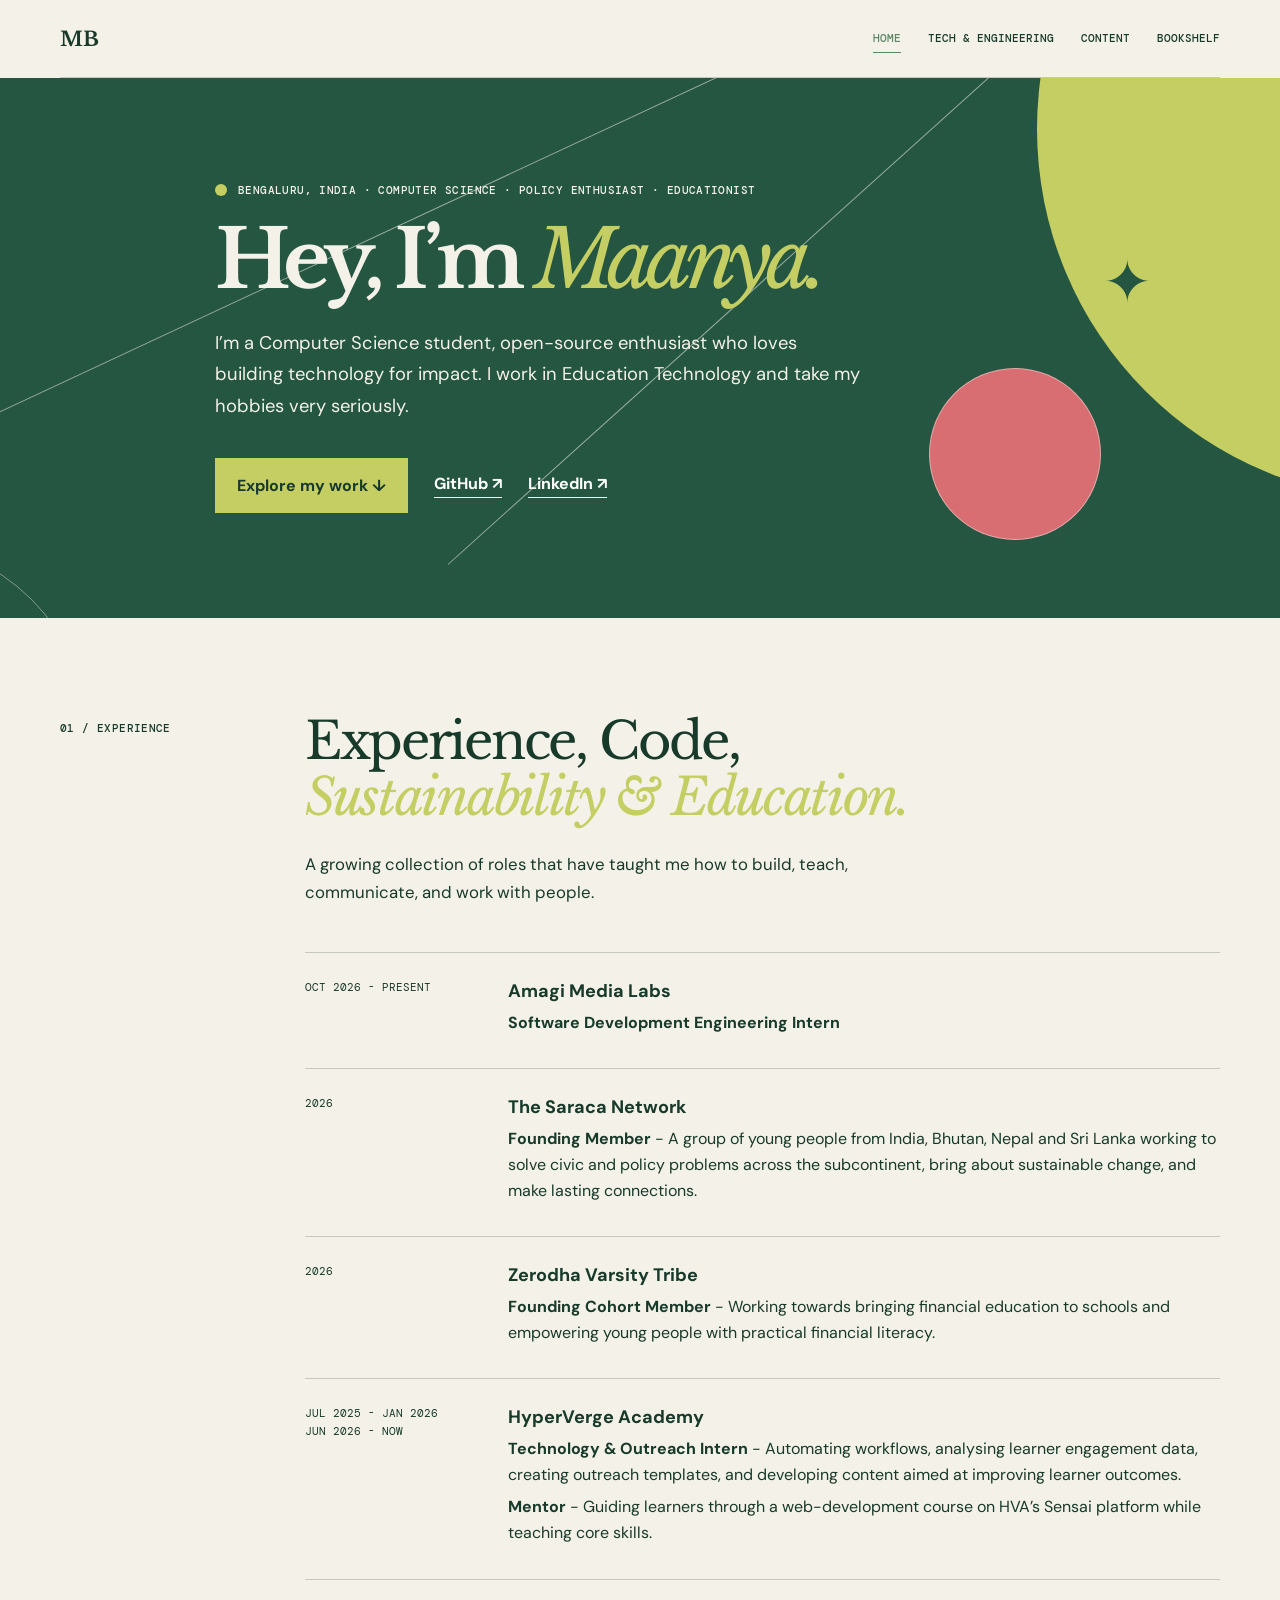
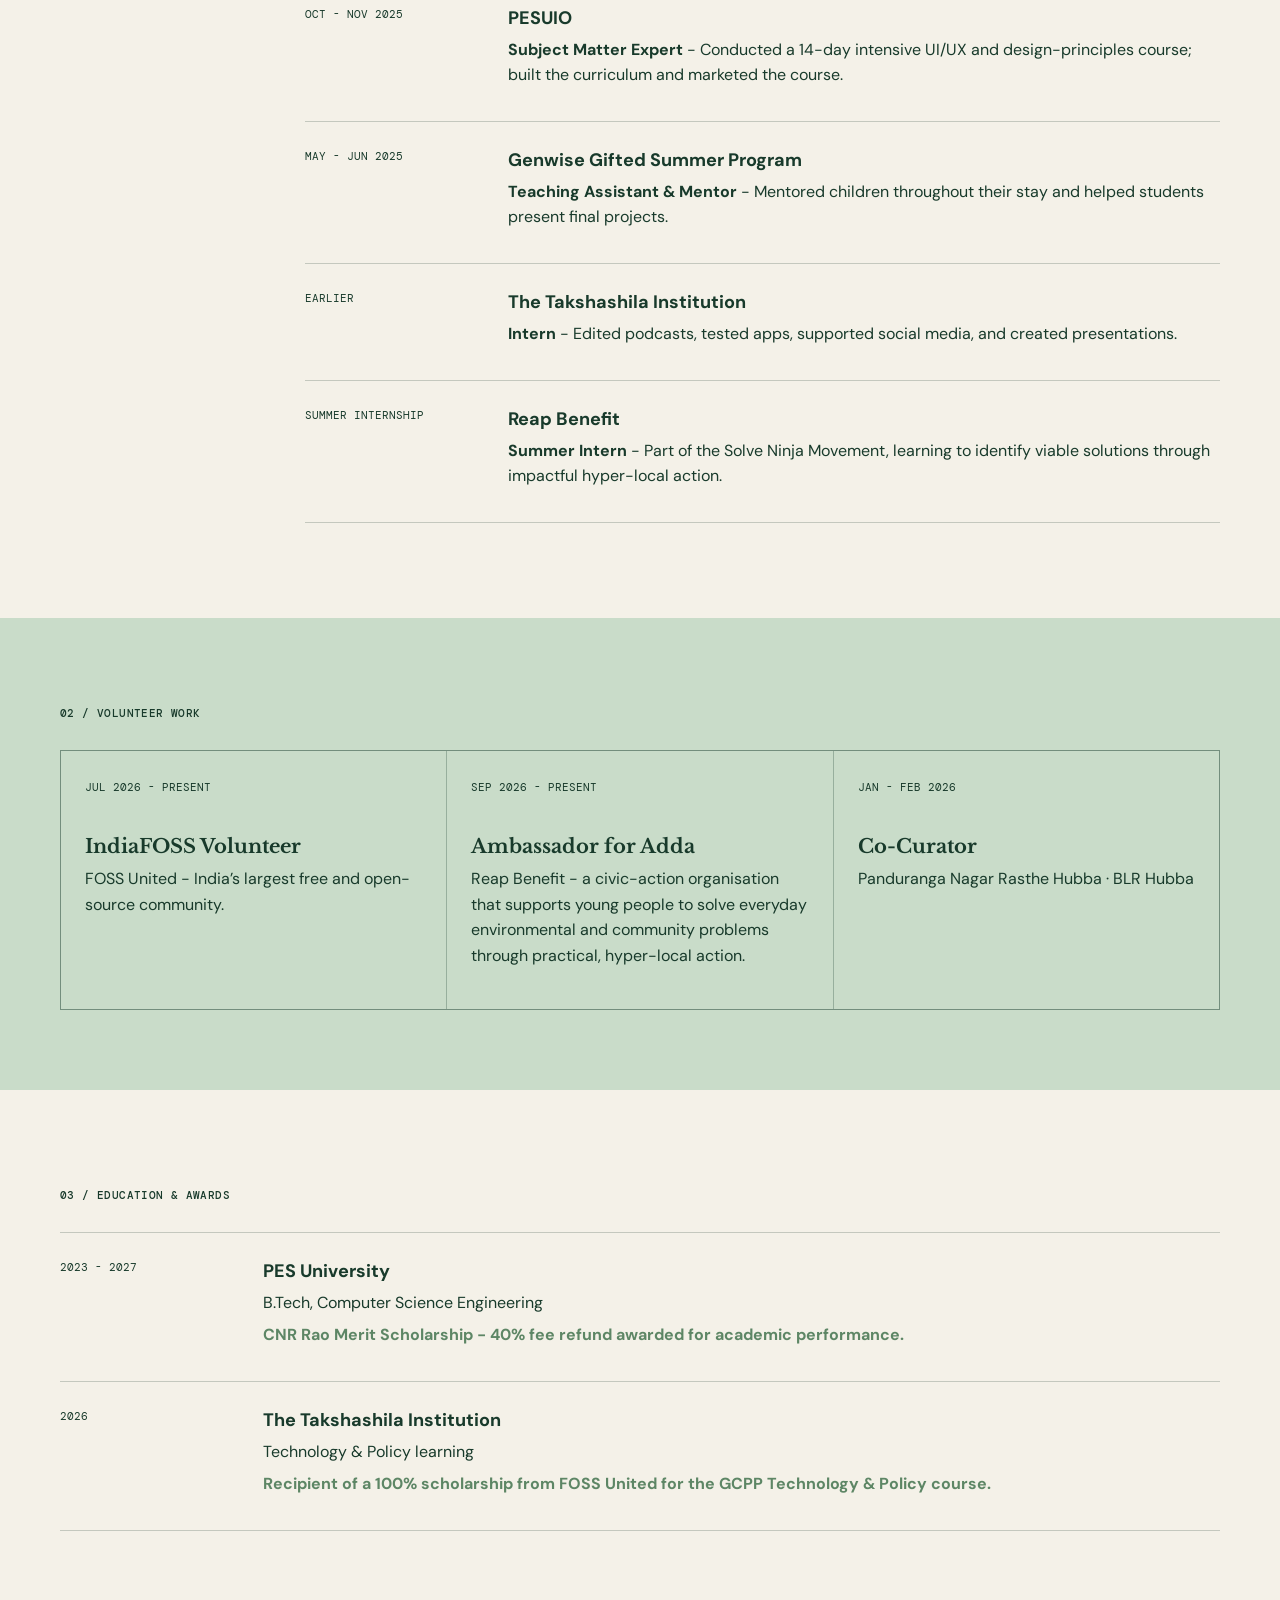
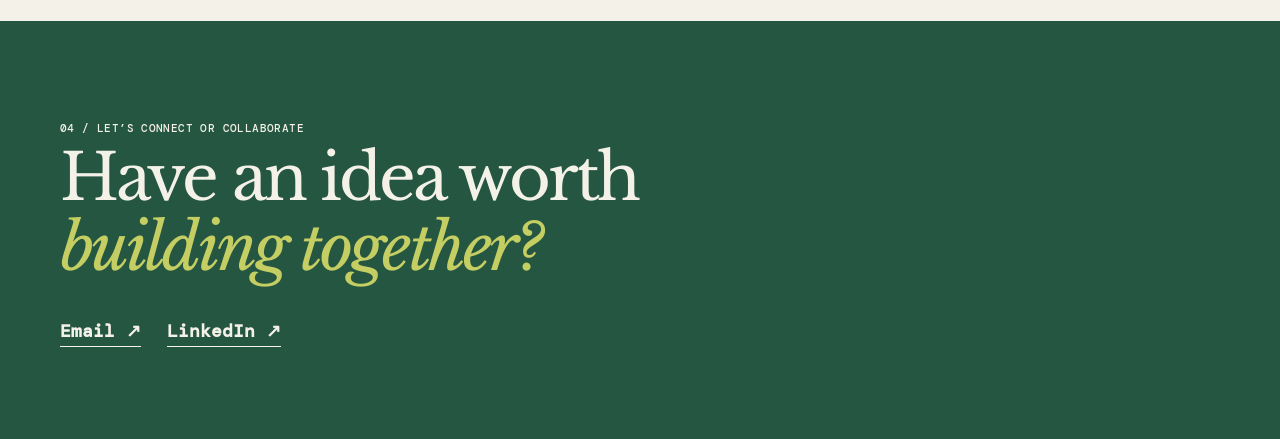
==== commit 5344eedf: "Refresh portfolio pages and projects" ====
--- a/index.html
+++ b/index.html
@@ -1,7 +1 @@
-<!doctype html><html lang="en"><head><meta charset="UTF-8"/><meta name="viewport" content="width=device-width,initial-scale=1.0"/><meta name="description" content="Maanya Bhardwaj - technologist, educator and organiser."/><title>Maanya Bhardwaj</title><link rel="preconnect" href="https://fonts.googleapis.com"/><link rel="preconnect" href="https://fonts.gstatic.com" crossorigin/><link href="https://fonts.googleapis.com/css2?family=DM+Mono:wght@400;500&family=DM+Sans:opsz,wght@9..40,400;9..40,500;9..40,600;9..40,700&family=Libre+Baskerville:ital,wght@0,400;0,700;1,400&display=swap" rel="stylesheet"/><link rel="stylesheet" href="style.css"/></head><body>
-<header class="nav-shell"><a class="monogram" href="index.html">MB</a><nav><a class="active" href="index.html">Home</a><a href="about.html">About</a><a href="writing.html">Writing</a><a href="bookshelf.html">Bookshelf</a></nav></header>
-<main><section class="hero hero-home"><div class="hero-art" aria-hidden="true"><span class="orb orb-one"></span><span class="orb orb-two"></span><span class="path path-one"></span><span class="path path-two"></span><span class="leaf">✦</span></div><div class="hero-copy"><p class="kicker"><span></span>Bengaluru, India · Computer Science</p><h1>Hey, I’m <em>Maanya.</em></h1><p class="lede">I’m a Computer Science student, open-source enthusiast who loves building technology for impact. I work in Education Technology and take my hobbies very seriously.</p><div class="hero-links"><a class="button" href="#projects">Explore my work <b>↓</b></a><a class="social-link" href="https://github.com/maanya-bhardwaj" target="_blank" rel="noreferrer">GitHub ↗</a><a class="social-link" href="https://www.linkedin.com/in/maanya-bhardwaj-113784316/" target="_blank" rel="noreferrer">LinkedIn ↗</a></div></div></section>
-<section class="intro content-shell"><p class="section-number">01 / Experience</p><div><h2>Code, Community,<br/>Learning <em>& Experience.</em></h2><p>A growing collection of roles that have taught me how to build, teach, communicate, and work with people.</p><div class="experience-list"><article><span>Jul 2025 - Jan 2026<br/>Jun 2026 - now</span><div><h3>HyperVerge Academy</h3><p><b>Technology & Outreach Intern</b> - Automating workflows, data analysis, and developing content aimed at improving learner outcomes.</p><p><b>Mentor</b> - Guiding individuals through a web-development course on HVA’s Sensai platform while teaching core skills.</p></div></article><article><span>Oct - Nov 2025</span><div><h3>PESUIO</h3><p><b>Subject Matter Expert</b> - Conducted a 14-day intensive UI/UX and design-principles course; built the curriculum and marketed the course.</p></div></article><article><span>May - Jun 2025</span><div><h3>Genwise Gifted Summer Program</h3><p><b>Teaching Assistant & Mentor</b> - Mentored children throughout their stay, engaged with students and parents, and helped students present their final projects.</p></div></article><article><span>Present</span><div><h3>Curiosity Cabin</h3><p><b>Blogger</b> - Writing at <a href="https://substack.com/@curiositycabin" target="_blank" rel="noreferrer">Curiosity Cabin ↗</a>.</p></div></article><article><span>Earlier</span><div><h3>The Takshashila Institution</h3><p><b>Intern</b> - Edited podcasts with Audacity, tested apps, supported social media, and created presentations.</p></div></article><article><span>Summer internship</span><div><h3>Reap Benefit</h3><p><b>Summer Intern</b> - Part of the Solve Ninja Movement, learning to identify viable solutions through impactful hyper-local action.</p></div></article></div></div></section>
-<section class="projects content-shell" id="projects"><div class="section-heading"><p class="section-number">02 / Things I’ve built</p><h2>GitHub <em>projects.</em></h2><p>Open-source experiments across data, security, trading and software systems.</p></div><div class="project-grid project-grid-four"><article class="project-card project-main"><p class="project-type">Machine learning</p><h3>Earthquake Damage Prediction</h3><p>Predicting building damage following earthquakes using machine-learning models and evaluated ensemble approaches.</p><a href="https://github.com/maanya-bhardwaj/Earthquake-Damage-Prediction" target="_blank" rel="noreferrer">View repository ↗</a></article><article class="project-card project-code"><p class="project-type">Full-stack / Python</p><h3>Green Grocer</h3><p>A grocery-management application built with a Python-based backend, database layer and web interface.</p><a href="https://github.com/maanya-bhardwaj/Green-Grocer" target="_blank" rel="noreferrer">View repository ↗</a></article><article class="project-card project-lilac"><p class="project-type">Cybersecurity</p><h3>ARP Spoofing Detector</h3><p>A raw-packet inspection tool that identifies suspicious ARP traffic on a local network.</p><a href="https://github.com/maanya-bhardwaj/Simple-ARP-Spoofing-Detector-Using-Raw-Packet-Inspection" target="_blank" rel="noreferrer">View repository ↗</a></article><article class="project-card project-rose"><p class="project-type">Java / Trading</p><h3>Forex Trader</h3><p>A Java-based foreign-exchange trading application with a dedicated frontend and backend structure.</p><a href="https://github.com/maanya-bhardwaj/Forex-Trader" target="_blank" rel="noreferrer">View repository ↗</a></article></div></section>
-<section class="stack"><div class="content-shell"><div class="section-heading"><p class="section-number">03 / Tech stack</p><h2>Tools and frameworks<br/>I <em>use.</em></h2></div><div class="tool-groups"><article><h3>Languages</h3><div class="tool-row"><span>◉ Python</span><span>◉ Java</span><span>◉ HTML5</span><span>◉ CSS3</span><span>◉ JavaScript</span></div></article><article><h3>AI</h3><div class="tool-row"><span>◉ PyTorch</span><span>◉ OpenAI</span></div></article><article><h3>Cloud</h3><div class="tool-row"><span>◉ AWS</span><span>◉ Docker</span><span>◉ GitHub Actions</span></div></article><article><h3>XR</h3><div class="tool-row"><span>◉ Unity</span><span>◉ Blender</span><span>◉ Meta Quest</span></div></article><article><h3>Databases</h3><div class="tool-row"><span>◉ PostgreSQL</span><span>◉ MongoDB</span><span>◉ Redis</span><span>◉ Neo4j</span></div></article></div></div></section>
-<section class="contact" id="contact"><div class="content-shell"><p class="section-number">04 / Let’s connect or collaborate</p><h2>Have an idea worth<br/><em>building together?</em></h2><div class="contact-links"><a href="mailto:maanyabhardwaj5@gmail.com">Email ↗</a><a href="https://www.linkedin.com/in/maanya-bhardwaj-113784316/" target="_blank" rel="noreferrer">LinkedIn ↗</a><a href="https://github.com/maanya-bhardwaj" target="_blank" rel="noreferrer">GitHub ↗</a></div></div></section></main><footer class="content-shell"><span>© Maanya Bhardwaj</span></footer></body></html>
+<!doctype html><html><head><meta charset="UTF-8"/><meta name="viewport" content="width=device-width,initial-scale=1.0"/><title>Maanya Bhardwaj</title><link rel="preconnect" href="https://fonts.googleapis.com"/><link rel="preconnect" href="https://fonts.gstatic.com" crossorigin/><link href="https://fonts.googleapis.com/css2?family=DM+Mono:wght@400;500&family=DM+Sans:opsz,wght@9..40,400;9..40,500;9..40,600;9..40,700&family=Libre+Baskerville:ital,wght@0,400;0,700;1,400&display=swap" rel="stylesheet"/><link rel="stylesheet" href="style.css"/></head><body><header class="nav-shell"><a class="monogram" href="index.html">MB</a><nav><a class="active" href="index.html">Home</a><a href="tech.html">Tech &amp; Engineering</a><a href="writing.html">Content</a><a href="bookshelf.html">Bookshelf</a></nav></header><main><section class="hero"><div class="hero-art"><span class="sun"></span><span class="orb orb-one"></span><span class="orb orb-two"></span><span class="path path-one"></span><span class="path path-two"></span><span class="leaf">✦</span></div><div class="hero-copy"><p class="kicker"><span></span>Bengaluru, India · Computer Science · Policy Enthusiast · Educationist</p><h1>Hey, I’m <em>Maanya.</em></h1><p class="lede">I’m a Computer Science student, open-source enthusiast who loves building technology for impact. I work in Education Technology and take my hobbies very seriously.</p><div class="hero-links"><a class="button" href="#experience">Explore my work ↓</a><a class="social-link" href="https://github.com/maanya-bhardwaj">GitHub ↗</a><a class="social-link" href="https://www.linkedin.com/in/maanya-bhardwaj-113784316/">LinkedIn ↗</a></div></div></section><section class="intro content-shell" id="experience"><p class="section-number">01 / Experience</p><div><h2>Experience, Code,<br/><em>Sustainability &amp; Education.</em></h2><p>A growing collection of roles that have taught me how to build, teach, communicate, and work with people.</p><div class="experience-list"><article><span>Oct 2026 - present</span><div><h3>Amagi Media Labs</h3><p><b>Software Development Engineering Intern</b></p></div></article><article><span>2026</span><div><h3>The Saraca Network</h3><p><b>Founding Member</b> - A group of young people from India, Bhutan, Nepal and Sri Lanka working to solve civic and policy problems across the subcontinent, bring about sustainable change, and make lasting connections.</p></div></article><article><span>2026</span><div><h3>Zerodha Varsity Tribe</h3><p><b>Founding Cohort Member</b> - Working towards bringing financial education to schools and empowering young people with practical financial literacy.</p></div></article><article><span>Jul 2025 - Jan 2026<br/>Jun 2026 - now</span><div><h3>HyperVerge Academy</h3><p><b>Technology &amp; Outreach Intern</b> - Automating workflows, analysing learner engagement data, creating outreach templates, and developing content aimed at improving learner outcomes.</p><p><b>Mentor</b> - Guiding learners through a web-development course on HVA’s Sensai platform while teaching core skills.</p></div></article><article><span>Oct - Nov 2025</span><div><h3>PESUIO</h3><p><b>Subject Matter Expert</b> - Conducted a 14-day intensive UI/UX and design-principles course; built the curriculum and marketed the course.</p></div></article><article><span>May - Jun 2025</span><div><h3>Genwise Gifted Summer Program</h3><p><b>Teaching Assistant &amp; Mentor</b> - Mentored children throughout their stay and helped students present final projects.</p></div></article><article><span>Earlier</span><div><h3>The Takshashila Institution</h3><p><b>Intern</b> - Edited podcasts, tested apps, supported social media, and created presentations.</p></div></article><article><span>Summer internship</span><div><h3>Reap Benefit</h3><p><b>Summer Intern</b> - Part of the Solve Ninja Movement, learning to identify viable solutions through impactful hyper-local action.</p></div></article></div></div></section><section class="volunteer"><div class="content-shell"><p class="section-number">02 / Volunteer work</p><div class="volunteer-grid"><article><span>Jul 2026 - present</span><h3>IndiaFOSS Volunteer</h3><p>FOSS United - India’s largest free and open-source community.</p></article><article><span>Sep 2026 - present</span><h3>Ambassador for Adda</h3><p>Reap Benefit - a civic-action organisation that supports young people to solve everyday environmental and community problems through practical, hyper-local action.</p></article><article><span>Jan - Feb 2026</span><h3>Co-Curator</h3><p>Panduranga Nagar Rasthe Hubba · BLR Hubba</p></article></div></div></section><section class="education content-shell"><p class="section-number">03 / Education &amp; awards</p><div class="education-list"><article><span>2023 - 2027</span><div><h3>PES University</h3><p>B.Tech, Computer Science Engineering</p><p class="award">CNR Rao Merit Scholarship - 40% fee refund awarded for academic performance.</p></div></article><article><span>2026</span><div><h3>The Takshashila Institution</h3><p>Technology &amp; Policy learning</p><p class="award">Recipient of a 100% scholarship from FOSS United for the GCPP Technology &amp; Policy course.</p></div></article></div></section><section class="contact"><div class="content-shell"><p class="section-number">04 / Let’s connect or collaborate</p><h2>Have an idea worth<br/><em>building together?</em></h2><div class="contact-links"><a href="mailto:maanyabhardwaj5@gmail.com">Email ↗</a><a href="https://www.linkedin.com/in/maanya-bhardwaj-113784316/">LinkedIn ↗</a></div></div></section></main></body></html>
--- a/style.css
+++ b/style.css
@@ -1 +1 @@
-:root{--paper:#f4f1e8;--ink:#183a2b;--moss:#245641;--leaf:#5d8665;--mint:#c9dcc9;--lime:#c5ce63;--rose:#d86d72;--plum:#743e56;--line:rgba(24,58,43,.22)}*{box-sizing:border-box}html{scroll-behavior:smooth}body{margin:0;color:var(--ink);background:var(--paper);font-family:"DM Sans",sans-serif}a{color:inherit;text-decoration:none}.content-shell,.nav-shell{width:min(1160px,calc(100% - 48px));margin:auto}.nav-shell{height:78px;display:flex;align-items:center;justify-content:space-between;border-bottom:1px solid var(--line)}.monogram{font:700 1.2rem "Libre Baskerville",serif}.nav-shell nav{display:flex;gap:27px;font:500 .72rem "DM Mono",monospace;text-transform:uppercase;letter-spacing:.05em}.nav-shell nav a{padding:6px 0;border-bottom:1px solid transparent}.nav-shell nav a:hover,.nav-shell nav a.active{border-color:var(--leaf);color:var(--leaf)}.nav-contact{display:none}.hero{min-height:540px;position:relative;overflow:hidden;display:grid;grid-template-columns:minmax(0,1fr) minmax(350px,680px) minmax(0,1fr);align-items:center;padding:75px max(24px,calc((100vw - 1160px)/2));background:var(--moss);color:var(--paper)}.hero-art{position:absolute;inset:0;overflow:hidden}.sun{position:absolute;width:48vw;height:48vw;right:-4vw;top:-25vw;border-radius:50%;background:var(--lime)}.orb{position:absolute;border-radius:50%;border:1px solid rgba(244,241,232,.5)}.orb-one{width:270px;height:270px;left:-100px;bottom:-110px}.orb-two{width:115px;height:115px;right:24%;bottom:10%;background:var(--rose)}.path{position:absolute;border:1px solid rgba(244,241,232,.72);border-radius:50%;transform:rotate(-27deg)}.path-one{width:75vw;height:22vw;left:-15vw;bottom:-4vw}.path-two{width:64vw;height:21vw;right:-27vw;top:11vw}.leaf{position:absolute;right:9%;top:15%;font-size:4rem;color:var(--moss)}.hero-copy{grid-column:2;position:relative;z-index:1;transform:translateX(-85px)}.kicker,.section-number,.project-type,small{font:500 .7rem "DM Mono",monospace;letter-spacing:.04em;text-transform:uppercase}.kicker span{display:inline-block;width:8px;height:8px;border-radius:50%;background:var(--lime);margin-right:8px}h1,h2,h3,p{margin-top:0}h1,h2,h3{letter-spacing:-.052em}h1{font:400 clamp(2.9rem,5.6vw,5.1rem)/1.04 "Libre Baskerville",serif;margin:18px 0 21px}h1 em,h2 em{font-style:italic;color:var(--lime)}.lede,.page-lede{font-size:1.06rem;line-height:1.6;max-width:585px}.hero-links{display:flex;flex-wrap:wrap;align-items:center;gap:21px;margin-top:28px;font-size:.9rem}.button{display:inline-block;background:var(--lime);padding:13px 17px;border-radius:2px;font-size:.83rem;font-weight:700;color:var(--ink)}.button b{margin-left:15px}.social-link{color:var(--paper);font-weight:700;text-decoration:underline;text-underline-offset:5px}.intro{display:grid;grid-template-columns:1fr 2fr;gap:70px;padding:100px 0}.intro h2,.section-heading h2,.contact h2{font:400 clamp(2.4rem,5vw,4.4rem)/1.08 "Libre Baskerville",serif;margin:0 0 28px}.intro h2 em,.section-heading h2 em,.contact h2 em{color:var(--leaf)}.intro>div{max-width:760px}.intro>div>p,.prose p{font:1.12rem/1.7 "Libre Baskerville",serif}.experience-list{margin-top:42px;border-top:1px solid var(--line)}.experience-list article{display:grid;grid-template-columns:150px 1fr;padding:18px 0;border-bottom:1px solid var(--line)}.experience-list span{font:500 .67rem/1.45 "DM Mono",monospace}.experience-list h3{font:400 1.22rem "Libre Baskerville",serif;margin:0 0 7px}.experience-list p{margin:6px 0 0;font-size:.88rem;line-height:1.5}.experience-list a{text-decoration:underline;text-underline-offset:3px}.projects{padding:82px 0 105px;border-top:1px solid var(--line)}.section-heading{display:grid;grid-template-columns:1fr 1.8fr .8fr;gap:30px;align-items:end}.section-heading h2{margin:0}.section-heading>p:last-child{font-size:.92rem;line-height:1.5;margin:0}.project-grid{display:grid;grid-template-columns:repeat(2,1fr);gap:17px;margin-top:50px}.project-card{min-height:335px;padding:26px;display:flex;flex-direction:column;border-radius:3px}.project-card h3{font:400 clamp(1.8rem,3vw,3rem)/1.05 "Libre Baskerville",serif;margin:30px 0 17px}.project-card>p:not(.project-type){font-size:.92rem;line-height:1.55}.project-card a{margin-top:auto;font-size:.82rem;font-weight:700;text-decoration:underline;text-underline-offset:5px}.project-main{color:var(--paper);background:var(--moss)}.project-code{background:var(--lime)}.project-lilac{background:#cbd9d1}.project-rose{background:#e5c5b1}.stack{background:var(--mint);padding:92px 0}.stack .section-heading{grid-template-columns:1fr 2fr}.tool-groups{display:grid;gap:28px;margin-top:48px}.tool-groups article{display:grid;grid-template-columns:150px 1fr;gap:25px;align-items:start;padding-top:20px;border-top:1px solid var(--line)}.tool-groups h3{font:500 .7rem "DM Mono",monospace;letter-spacing:.05em;text-transform:uppercase;margin:0}.tool-row{display:flex;flex-wrap:wrap;gap:10px}.tool-row span{padding:13px 16px;background:var(--ink);color:var(--paper);border-radius:3px;font:500 .76rem "DM Mono",monospace}.contact{padding:96px 0;background:var(--rose)}.contact h2{max-width:825px}.contact h2 em{color:var(--paper)}.contact-links{display:flex;flex-wrap:wrap;gap:11px}.contact-links a{padding:13px 16px;border:1px solid var(--ink);border-radius:30px;font-weight:700}.contact-links a:hover{background:var(--paper)}.page-main{padding:92px 0 105px}.about-hero{display:grid;grid-template-columns:1.6fr .6fr;gap:55px;align-items:center;margin:26px 0 78px}.about-hero h1,.writing-page-head h1,.shelf-head h1{font-size:clamp(3rem,6vw,5.7rem)}.about-orb{width:210px;aspect-ratio:1;display:grid;place-items:center;justify-self:end;border-radius:50%;background:var(--lime);font:400 3.6rem "Libre Baskerville",serif;transform:rotate(7deg)}.about-orb span{position:absolute;margin-top:120px;font:400 .62rem "DM Mono",monospace;text-transform:uppercase;transform:rotate(-7deg)}.prose{max-width:760px;margin:0 auto;text-align:center}.prose h1{font:400 clamp(2.6rem,5vw,4.5rem)/1.1 "Libre Baskerville",serif;margin:12px 0 28px}.prose h1 em{color:var(--leaf);font-style:italic}.prose p+p{margin-top:24px}.interest-section{padding:84px 0 0;margin-top:90px;border-top:1px solid var(--line)}.interest-cloud{display:flex;flex-wrap:wrap;gap:10px;margin-top:30px}.interest-cloud span{padding:14px 17px;border-radius:99px;background:var(--mint);font-weight:600}.interest-cloud span:nth-child(3n){background:var(--lime)}.interest-cloud span:nth-child(3n+2){background:#e5c5b1}.writing-page-head,.shelf-head{max-width:760px}.writing-page-head h1,.shelf-head h1{margin-top:22px}.writing-page-head h1 em,.shelf-head h1 em{color:var(--leaf)}.writing-page-head .button{margin-top:15px}.full-list{margin-top:80px}.writing-list>a{display:grid;grid-template-columns:40px 1fr 25px;gap:15px;padding:22px 0;border-top:1px solid var(--line)}.writing-list>a:last-child{border-bottom:1px solid var(--line)}.writing-list span{font:400 .68rem "DM Mono",monospace}.writing-list h3{margin:8px 0;font:400 clamp(1.15rem,2.3vw,1.7rem)/1.2 "Libre Baskerville",serif}.writing-list p{font-size:.87rem;margin:0}.writing-list b{font-size:1.3rem;font-weight:400}.book-grid{display:grid;grid-template-columns:repeat(3,1fr);gap:42px;margin-top:65px;max-width:1000px}.book-card{height:365px;padding:0;border:0;background:none;perspective:1000px;cursor:pointer;text-align:left;position:relative}.book-face{position:absolute;inset:0;display:flex;flex-direction:column;padding:28px;backface-visibility:hidden;transition:transform .65s ease;box-shadow:10px 10px 0 rgba(24,58,43,.12)}.book-cover{color:var(--paper)}.book-cover strong{margin:auto 0;font:400 clamp(1.8rem,3vw,2.6rem)/1 "Libre Baskerville",serif;letter-spacing:-.055em}.book-cover i,.book-review i{font:400 .65rem "DM Mono",monospace;text-transform:uppercase}.moss .book-cover{background:var(--moss)}.berry .book-cover{background:var(--plum)}.sand .book-cover{background:#bc9d66}.book-review{background:var(--paper);border:1px solid var(--ink);transform:rotateY(180deg)}.book-review strong{font:400 1.85rem/1.1 "Libre Baskerville",serif;margin:45px 0 15px}.book-review p{font-size:.88rem;line-height:1.55}.book-review i{margin-top:auto}.book-card.is-flipped .book-cover{transform:rotateY(180deg)}.book-card.is-flipped .book-review{transform:rotateY(360deg)}footer{display:flex;justify-content:space-between;padding:22px 0;font:400 .66rem "DM Mono",monospace;text-transform:uppercase}footer span+span{display:none}@media(max-width:800px){.content-shell,.nav-shell{width:min(100% - 32px,1160px)}.nav-shell{height:auto;min-height:72px}.nav-shell nav{gap:12px;font-size:.58rem}.hero{min-height:500px;display:block;padding:105px 16px 65px}.hero-copy{max-width:680px;margin:auto;transform:none}.sun{width:100vw;height:100vw;right:-32vw;top:-17vw}.orb-two{right:-25px;bottom:45px}.intro,.about-hero{grid-template-columns:1fr;gap:28px;padding:70px 0}.experience-list article,.tool-groups article{grid-template-columns:1fr;gap:12px}.section-heading{display:block}.section-heading h2{margin:22px 0}.project-grid,.book-grid{grid-template-columns:1fr;gap:16px;margin-top:35px}.project-card{min-height:330px}.projects,.page-main{padding:70px 0}.stack{padding:70px 0}.about-hero{margin:22px 0 55px}.about-orb{justify-self:start}.prose{margin:0 auto}.interest-section{margin-top:70px}.book-grid{max-width:285px}.full-list{margin-top:55px}footer{gap:12px;flex-wrap:wrap}}
+:root{--paper:#f4f1e8;--ink:#183a2b;--moss:#245641;--leaf:#5d8665;--mint:#c9dcc9;--lime:#c5ce63;--rose:#d86d72;--plum:#743e56;--line:rgba(24,58,43,.22)}*{box-sizing:border-box}html{scroll-behavior:smooth}body{margin:0;background:var(--paper);color:var(--ink);font-family:"DM Sans",sans-serif}a{color:inherit;text-decoration:none}.content-shell,.nav-shell{width:min(1160px,calc(100% - 48px));margin:auto}.nav-shell{height:78px;display:flex;align-items:center;justify-content:space-between;border-bottom:1px solid var(--line)}.monogram{font:700 1.25rem "Libre Baskerville",serif}.nav-shell nav{display:flex;gap:27px;font:500 .7rem "DM Mono",monospace;text-transform:uppercase}.nav-shell nav a{padding:7px 0;border-bottom:1px solid transparent}.nav-shell nav a:hover,.nav-shell nav a.active{color:var(--leaf);border-color:var(--leaf)}.hero{min-height:540px;position:relative;overflow:hidden;display:grid;grid-template-columns:minmax(0,1fr) minmax(350px,680px) minmax(0,1fr);align-items:center;padding:75px max(24px,calc((100vw - 1160px)/2));background:var(--moss);color:var(--paper)}.hero-art{position:absolute;inset:0;overflow:hidden}.sun{position:absolute;width:58vw;height:58vw;right:-39vw;top:-25vw;border-radius:50%;background:var(--lime)}.orb{position:absolute;border-radius:50%;border:1px solid rgba(244,241,232,.45)}.orb-one{width:31vw;height:31vw;left:-24vw;bottom:-25vw}.orb-two{width:172px;height:172px;right:14%;bottom:78px;background:var(--rose)}.path{position:absolute;width:125vw;height:1px;background:rgba(244,241,232,.55);transform:rotate(-25deg);transform-origin:left}.path-one{left:-12vw;top:75%}.path-two{left:35vw;top:90%;transform:rotate(-42deg)}.leaf{position:absolute;right:10%;top:31%;font-size:3.6rem;color:var(--moss)}.hero-copy{grid-column:2;position:relative;z-index:1;transform:translateX(-85px);max-width:650px}.kicker,.eyebrow,.section-number,.project-type,.book-back small,.coming-soon{font:500 .7rem "DM Mono",monospace;letter-spacing:.035em;text-transform:uppercase}.kicker{display:flex;align-items:center;gap:11px;margin:0 0 24px}.kicker span{width:12px;height:12px;border-radius:50%;background:var(--lime)}h1,h2,h3,p{margin-top:0}.hero h1{margin:0;font:700 clamp(3rem,6.3vw,5.8rem)/.98 "Libre Baskerville",serif;letter-spacing:-.075em}.hero h1 em,h1 em,h2 em{color:var(--lime);font-weight:400}.lede{max-width:660px;margin:28px 0 36px;font-size:1.15rem;line-height:1.72}.hero-links,.contact-links{display:flex;align-items:center;flex-wrap:wrap;gap:26px}.button{display:inline-flex;gap:30px;align-items:center;padding:17px 22px;background:var(--lime);color:var(--ink);font-weight:700}.social-link{font-weight:700;color:#fff;border-bottom:1px solid currentColor;padding-bottom:3px}.intro{display:grid;grid-template-columns:190px 1fr;gap:55px;padding:95px 0}.section-number{margin:8px 0}.intro h2,.section-heading h2,.contact h2{margin:0 0 24px;font:400 clamp(2.1rem,4vw,4rem)/1.1 "Libre Baskerville",serif;letter-spacing:-.045em}.intro>div>p{max-width:620px;font-size:1.05rem;line-height:1.7}.experience-list{margin-top:45px;border-top:1px solid var(--line)}.experience-list article,.education-list article{display:grid;grid-template-columns:175px 1fr;gap:28px;padding:26px 0;border-bottom:1px solid var(--line)}.experience-list article>span,.education-list article>span,.volunteer-grid article>span{font:400 .68rem "DM Mono",monospace;text-transform:uppercase;line-height:1.6}.experience-list h3,.education-list h3{margin:0 0 7px;font-size:1.13rem}.experience-list p,.education-list p{margin:7px 0;line-height:1.6}.experience-list a{font-weight:700;border-bottom:1px solid var(--leaf)}.volunteer{padding:80px 0;background:var(--mint)}.volunteer-grid{display:grid;grid-template-columns:repeat(3,1fr);gap:1px;margin-top:30px;border:1px solid rgba(24,58,43,.28);background:rgba(24,58,43,.28)}.volunteer-grid article{min-height:190px;padding:24px;background:var(--mint)}.volunteer-grid h3{margin:38px 0 8px;font:700 1.22rem "Libre Baskerville",serif}.volunteer-grid p{line-height:1.6}.education{padding:90px 0}.education-list{margin-top:30px;border-top:1px solid var(--line)}.award{font-weight:700;color:var(--leaf)}.contact{padding:92px 0;background:var(--moss);color:var(--paper)}.contact h2{font-size:clamp(2.5rem,5vw,4.8rem)}.contact-links{margin-top:36px}.contact-links a{font:700 1.1rem "DM Mono",monospace;border-bottom:1px solid currentColor;padding-bottom:4px}footer{padding:22px 0;font:400 .66rem "DM Mono",monospace;text-transform:uppercase}.page-main,.writing-page,.books-page{padding-bottom:90px}.tech-head,.writing-hero,.books-hero{padding:86px 0 42px}.tech-head h1,.writing-hero h1,.books-hero h1{margin:10px 0 22px;font:400 clamp(3.4rem,7vw,6.8rem)/.98 "Libre Baskerville",serif;letter-spacing:-.065em}.tech-head h1 em,.writing-hero h1 em,.books-hero h1 em{color:var(--leaf)}.page-lede,.writing-intro,.books-hero>p:last-child{max-width:620px;font-size:1.12rem;line-height:1.7}.projects{padding:24px 0 90px}.project-grid{display:grid;grid-template-columns:repeat(2,1fr);gap:18px}.project-card{min-height:310px;padding:30px;display:flex;flex-direction:column;justify-content:flex-end;background:var(--moss);color:var(--paper)}.project-card:nth-child(2){background:var(--leaf)}.project-card:nth-child(3){background:var(--plum)}.project-card:nth-child(4){background:var(--rose)}.project-card h3{margin:12px 0;font:400 2rem/1.05 "Libre Baskerville",serif}.project-card>p:not(.project-type){line-height:1.6}.project-card a{align-self:flex-start;margin-top:10px;font-weight:700;border-bottom:1px solid currentColor}.stack{padding:90px 0;background:var(--ink);color:var(--paper)}.section-heading{display:grid;grid-template-columns:190px 1fr;gap:55px}.tool-groups{margin-top:45px;border-top:1px solid rgba(244,241,232,.35)}.tool-groups article{display:grid;grid-template-columns:190px 1fr;gap:35px;padding:25px 0;border-bottom:1px solid rgba(244,241,232,.35)}.tool-groups h3{margin:0;font:500 .74rem "DM Mono",monospace;text-transform:uppercase}.tool-row{display:flex;gap:12px;flex-wrap:wrap}.tool-row span{padding:9px 12px;border:1px solid rgba(244,241,232,.4);font:500 .8rem "DM Mono",monospace}.writing-hero{max-width:900px}.substack-link{display:inline-block;margin-top:20px;color:var(--moss);font-weight:700;border-bottom:2px solid var(--moss)}.writing-list{width:min(980px,calc(100% - 48px));margin:35px auto 90px;border-top:1px solid var(--line)}.writing-item{display:grid;grid-template-columns:70px 1fr 40px;gap:16px;padding:32px 0;border-bottom:1px solid var(--line)}.writing-item h2{margin:7px 0 10px;font:400 clamp(1.6rem,3vw,2.6rem)/1.15 "Libre Baskerville",serif}.writing-item p:last-child{margin:0;line-height:1.6}.arrow{font-size:1.6rem}.podcasts{width:min(1160px,calc(100% - 48px));margin:auto;padding:58px 0;background:var(--mint)}.podcasts>*:not(.podcast-grid){margin-left:42px}.podcasts h2{margin-bottom:28px;font:400 clamp(2.2rem,4vw,4rem)/1.05 "Libre Baskerville",serif}.podcast-grid{display:grid;grid-template-columns:1fr 1fr;border-top:1px solid var(--line);border-bottom:1px solid var(--line)}.podcast-card{padding:28px 42px}.podcast-card+.podcast-card{border-left:1px solid var(--line)}.podcast-card h3{margin:28px 0 10px;font:400 1.65rem/1.15 "Libre Baskerville",serif}.books-hero{max-width:900px}.book-section{width:min(1160px,calc(100% - 48px));margin:48px auto 0}.section-title-row{display:flex;justify-content:space-between;gap:25px;align-items:end;margin-bottom:28px}.section-title-row h2{margin:8px 0 0;font:400 clamp(2rem,4vw,3.5rem)/1 "Libre Baskerville",serif}.books-grid{display:grid;grid-template-columns:repeat(3,1fr);gap:22px}.book-card{border:0;background:transparent;padding:0;min-height:405px;perspective:1400px;cursor:pointer;text-align:left}.book-inner{position:relative;display:block;width:100%;height:405px;transition:transform .7s;transform-style:preserve-3d}.book-card.is-flipped .book-inner{transform:rotateY(180deg)}.book-face{position:absolute;inset:0;backface-visibility:hidden;overflow:hidden}.book-cover{background:var(--moss);box-shadow:0 10px 20px rgba(24,58,43,.18)}.book-cover img{width:100%;height:100%;display:block;object-fit:cover}.book-back{display:flex;flex-direction:column;padding:27px;background:var(--mint);transform:rotateY(180deg)}.book-back strong{margin:12px 0 20px;font:400 1.8rem/1.08 "Libre Baskerville",serif}.book-back span{font-size:1rem;line-height:1.65}.book-back i{margin-top:auto;font:400 .66rem "DM Mono",monospace;text-transform:uppercase}.favourites{margin-top:95px}@media(max-width:800px){.content-shell,.nav-shell,.writing-list,.podcasts,.book-section{width:min(100% - 32px,1160px)}.nav-shell{height:auto;min-height:72px;gap:15px}.nav-shell nav{gap:11px;font-size:.53rem}.hero{display:block;min-height:510px;padding:100px 16px 65px}.hero-copy{transform:none;margin:auto}.sun{width:100vw;height:100vw;right:-76vw;top:-26vw}.orb-two{width:110px;height:110px;right:-24px;bottom:45px}.leaf{right:4%;top:16%;font-size:2.6rem}.intro,.section-heading{grid-template-columns:1fr;gap:20px;padding:65px 0}.experience-list article,.education-list article{grid-template-columns:1fr;gap:10px}.volunteer{padding:65px 0}.volunteer-grid,.podcast-grid,.project-grid{grid-template-columns:1fr}.volunteer-grid article{min-height:auto}.podcast-card+.podcast-card{border-left:0;border-top:1px solid var(--line)}.podcasts>*:not(.podcast-grid){margin-left:24px}.podcast-card{padding:27px 24px}.tech-head,.writing-hero,.books-hero{padding:65px 0 25px}.projects,.education{padding:22px 0 65px}.stack{padding:65px 0}.tool-groups article{grid-template-columns:1fr;gap:15px}.writing-item{grid-template-columns:35px 1fr 26px}.books-grid{grid-template-columns:repeat(2,1fr);gap:14px}.book-card,.book-inner{min-height:290px;height:290px}.section-title-row{align-items:start;flex-direction:column;gap:10px}.favourites{margin-top:65px}.contact{padding:65px 0}}
